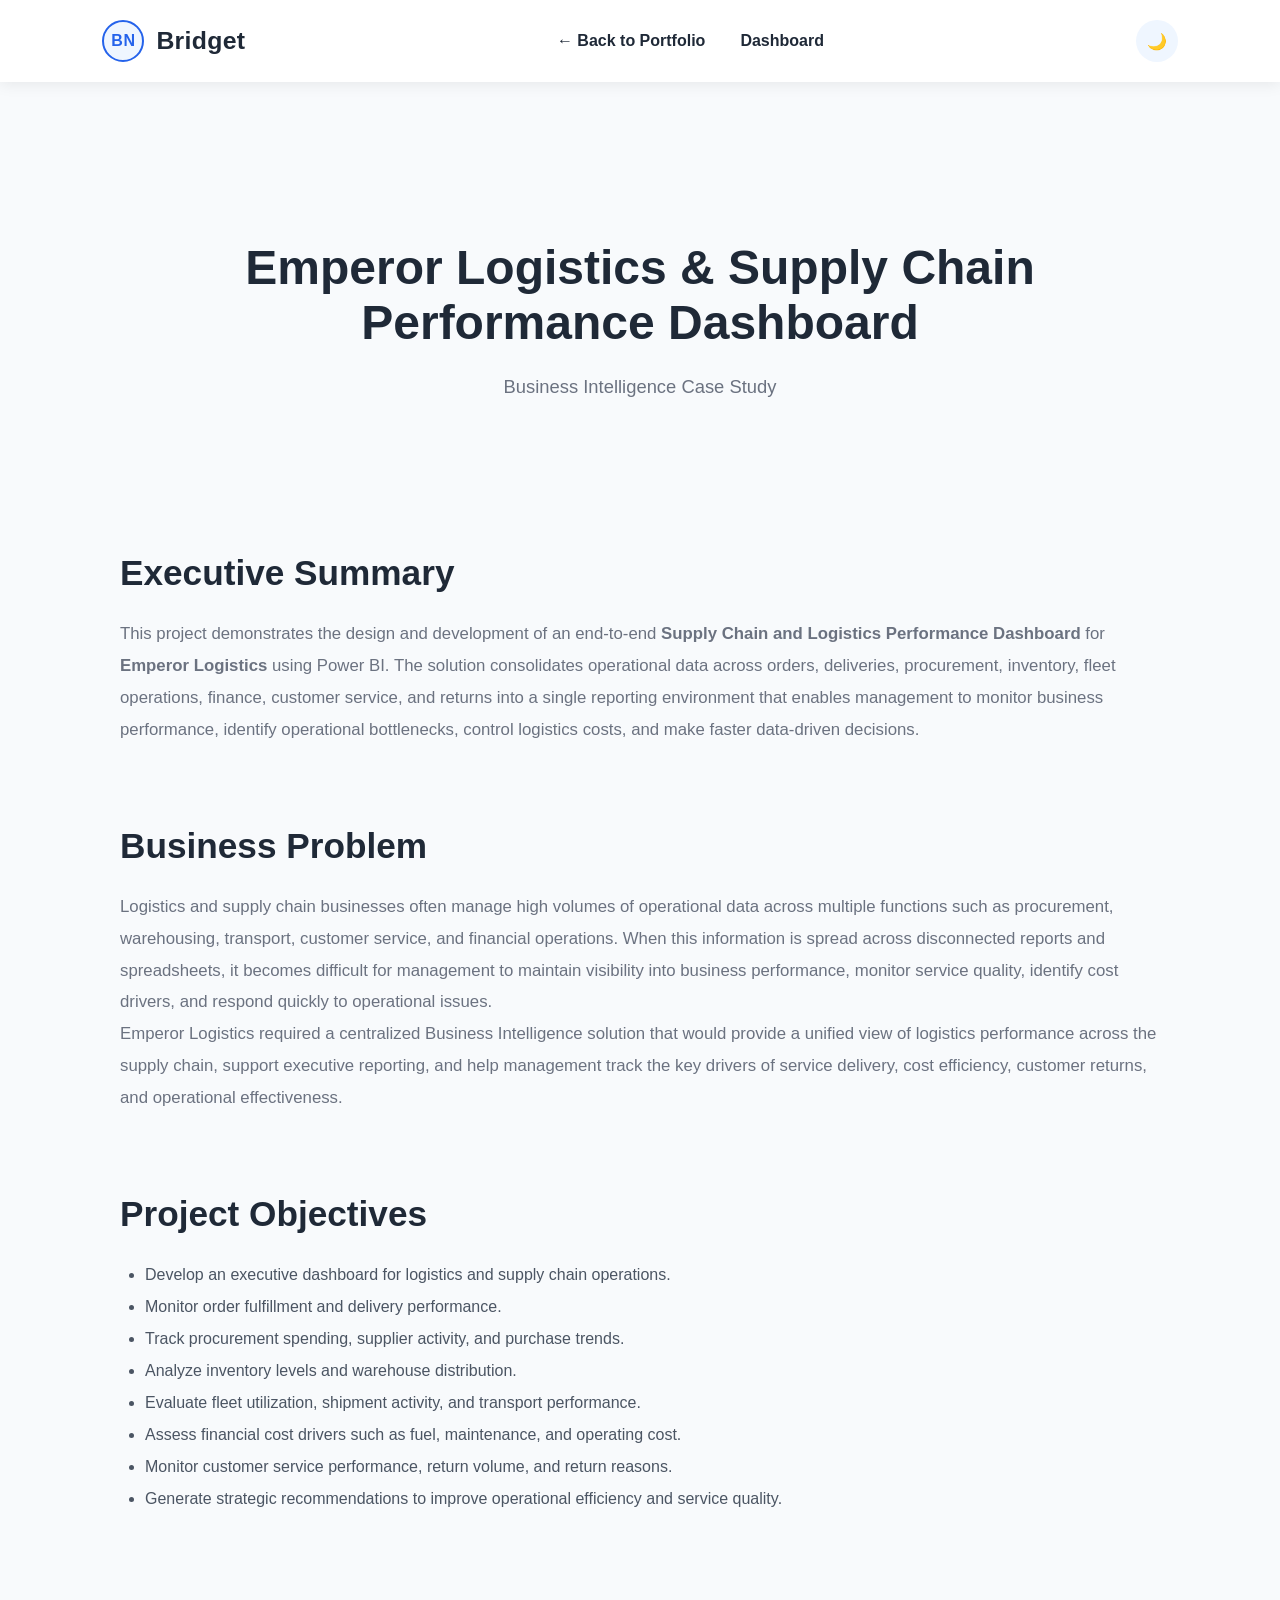
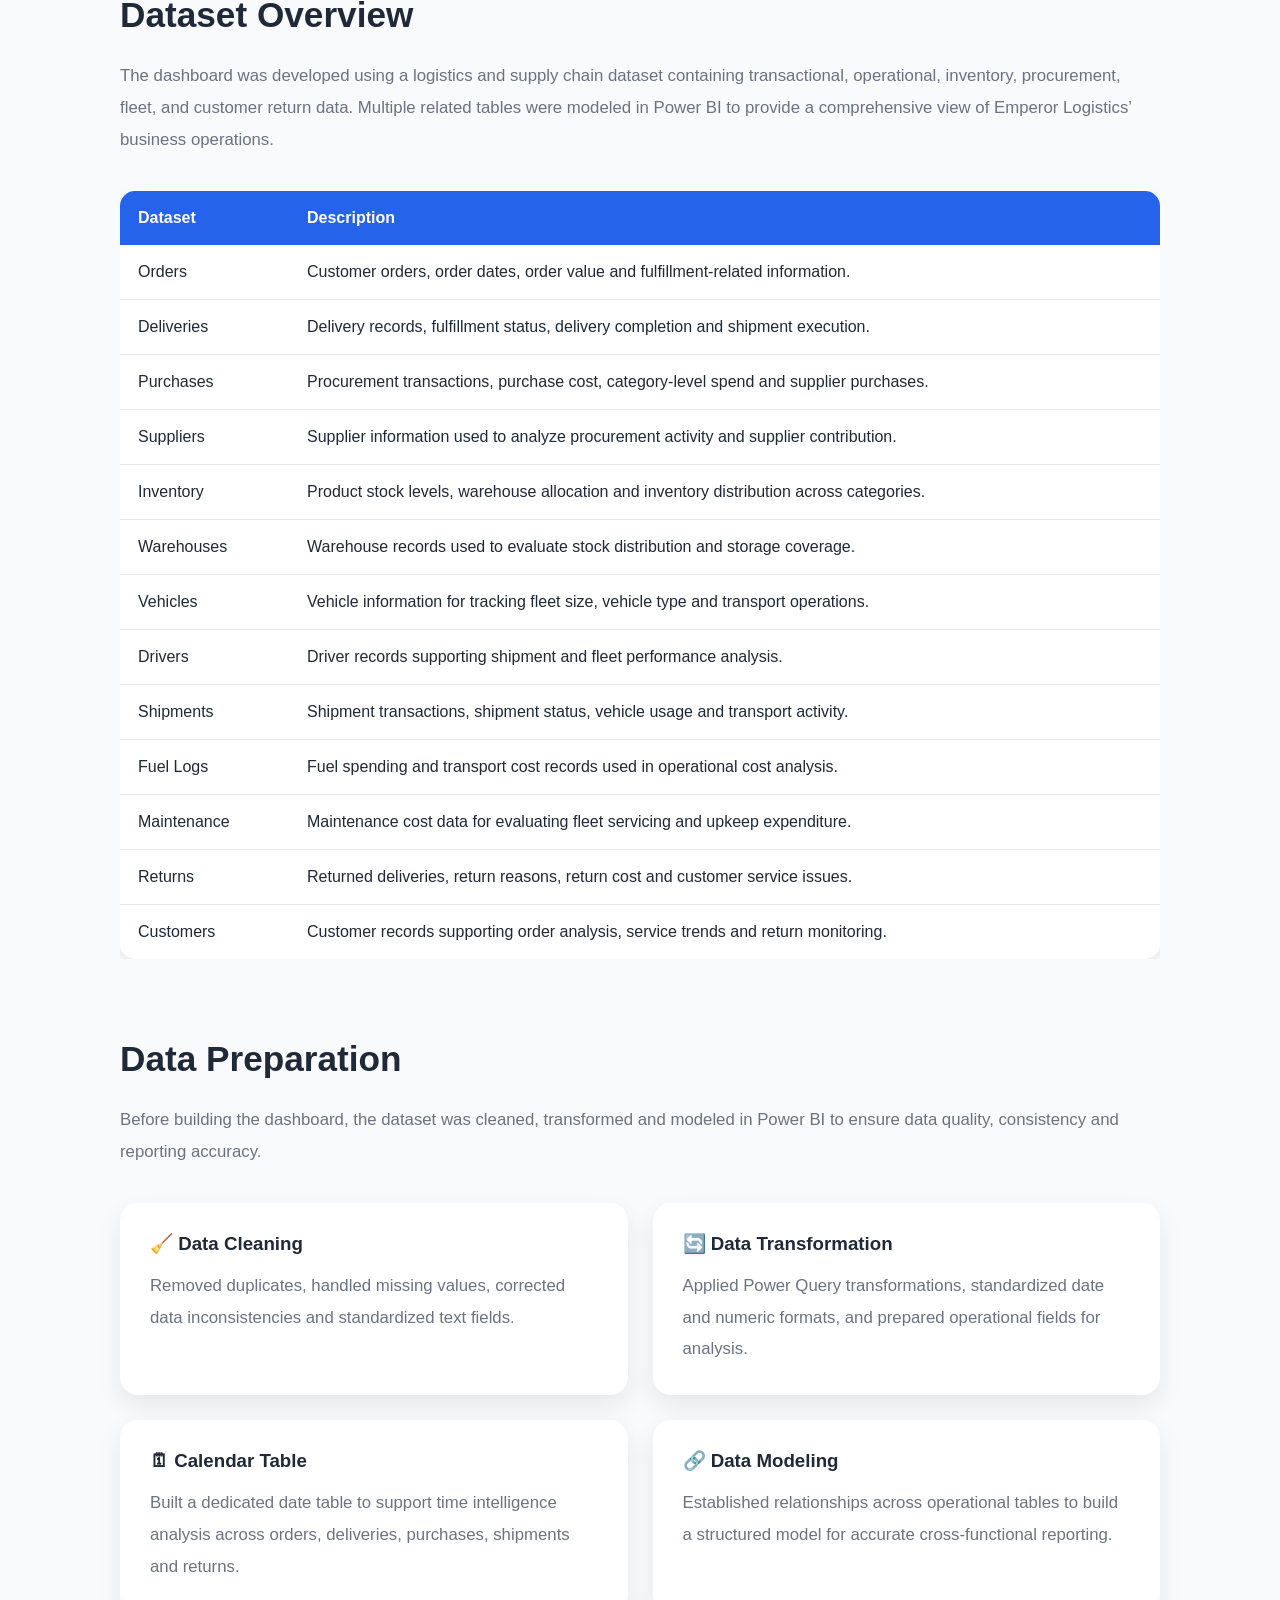
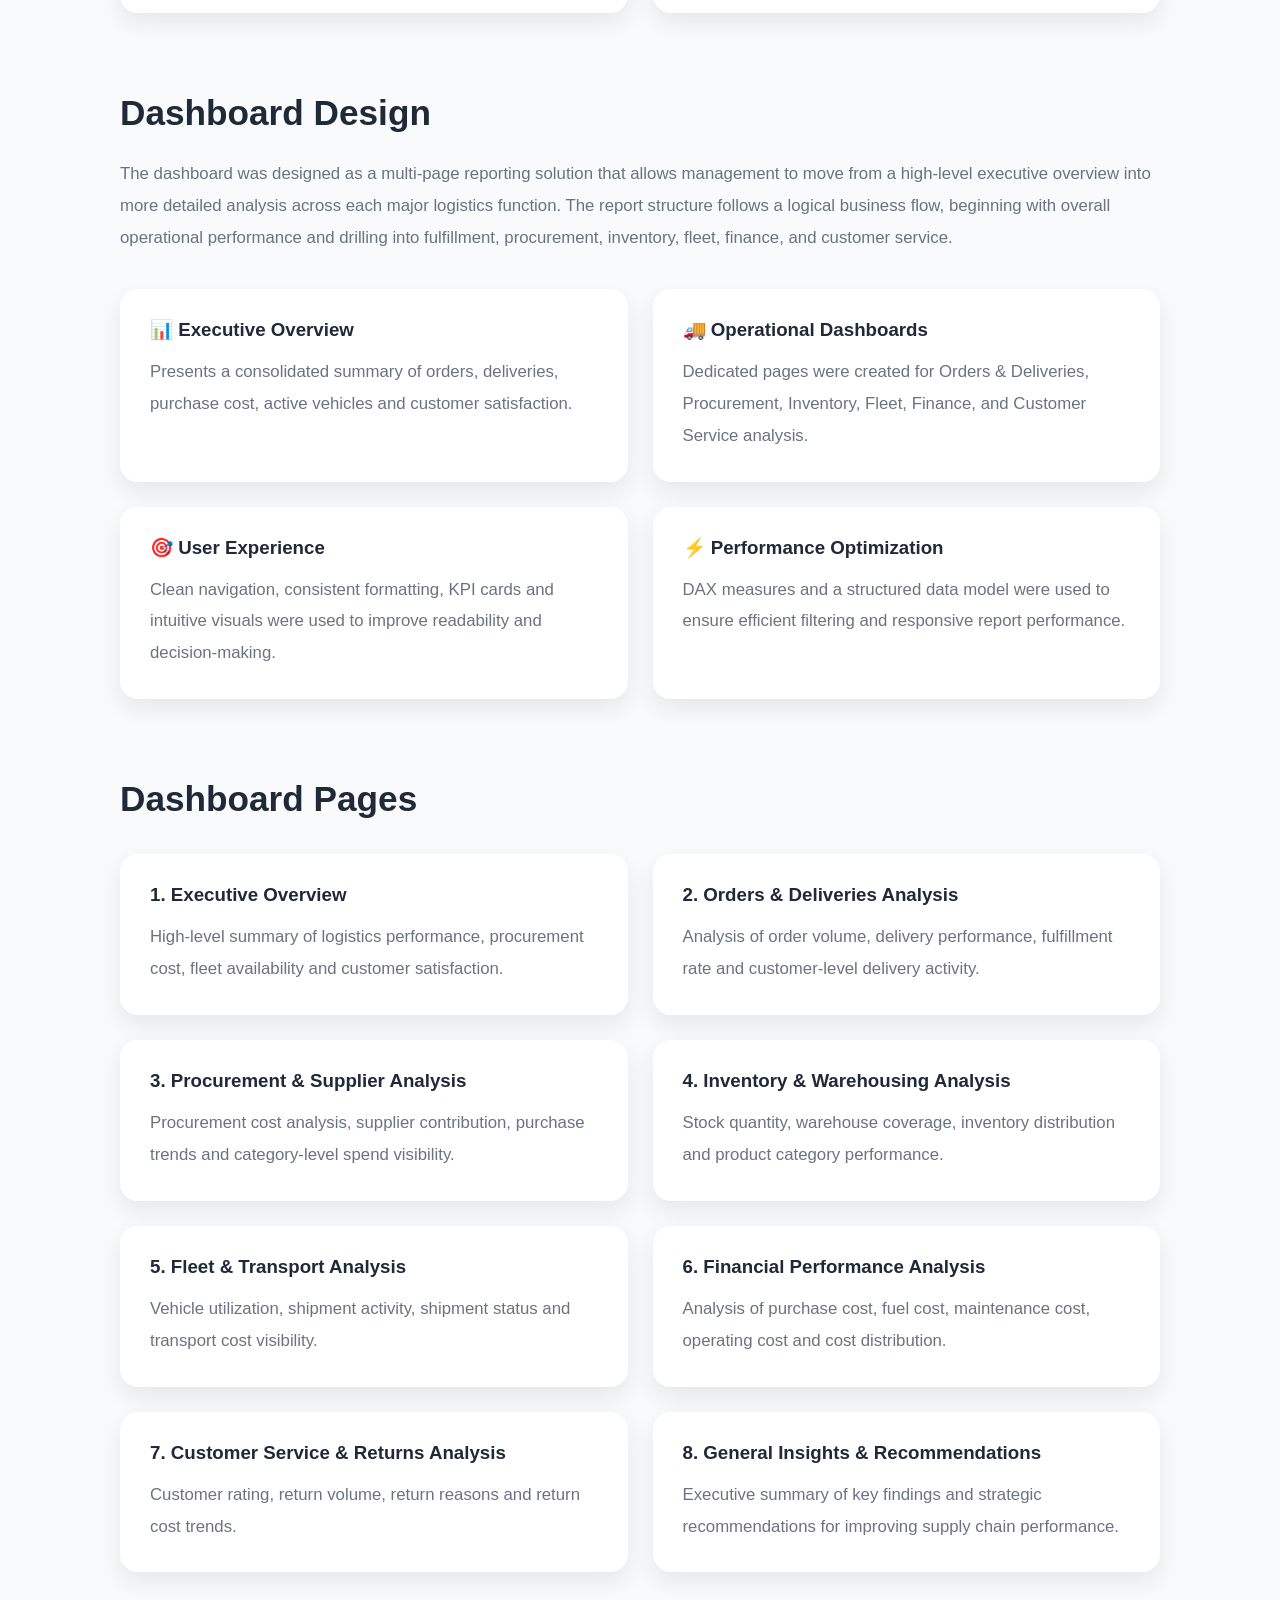
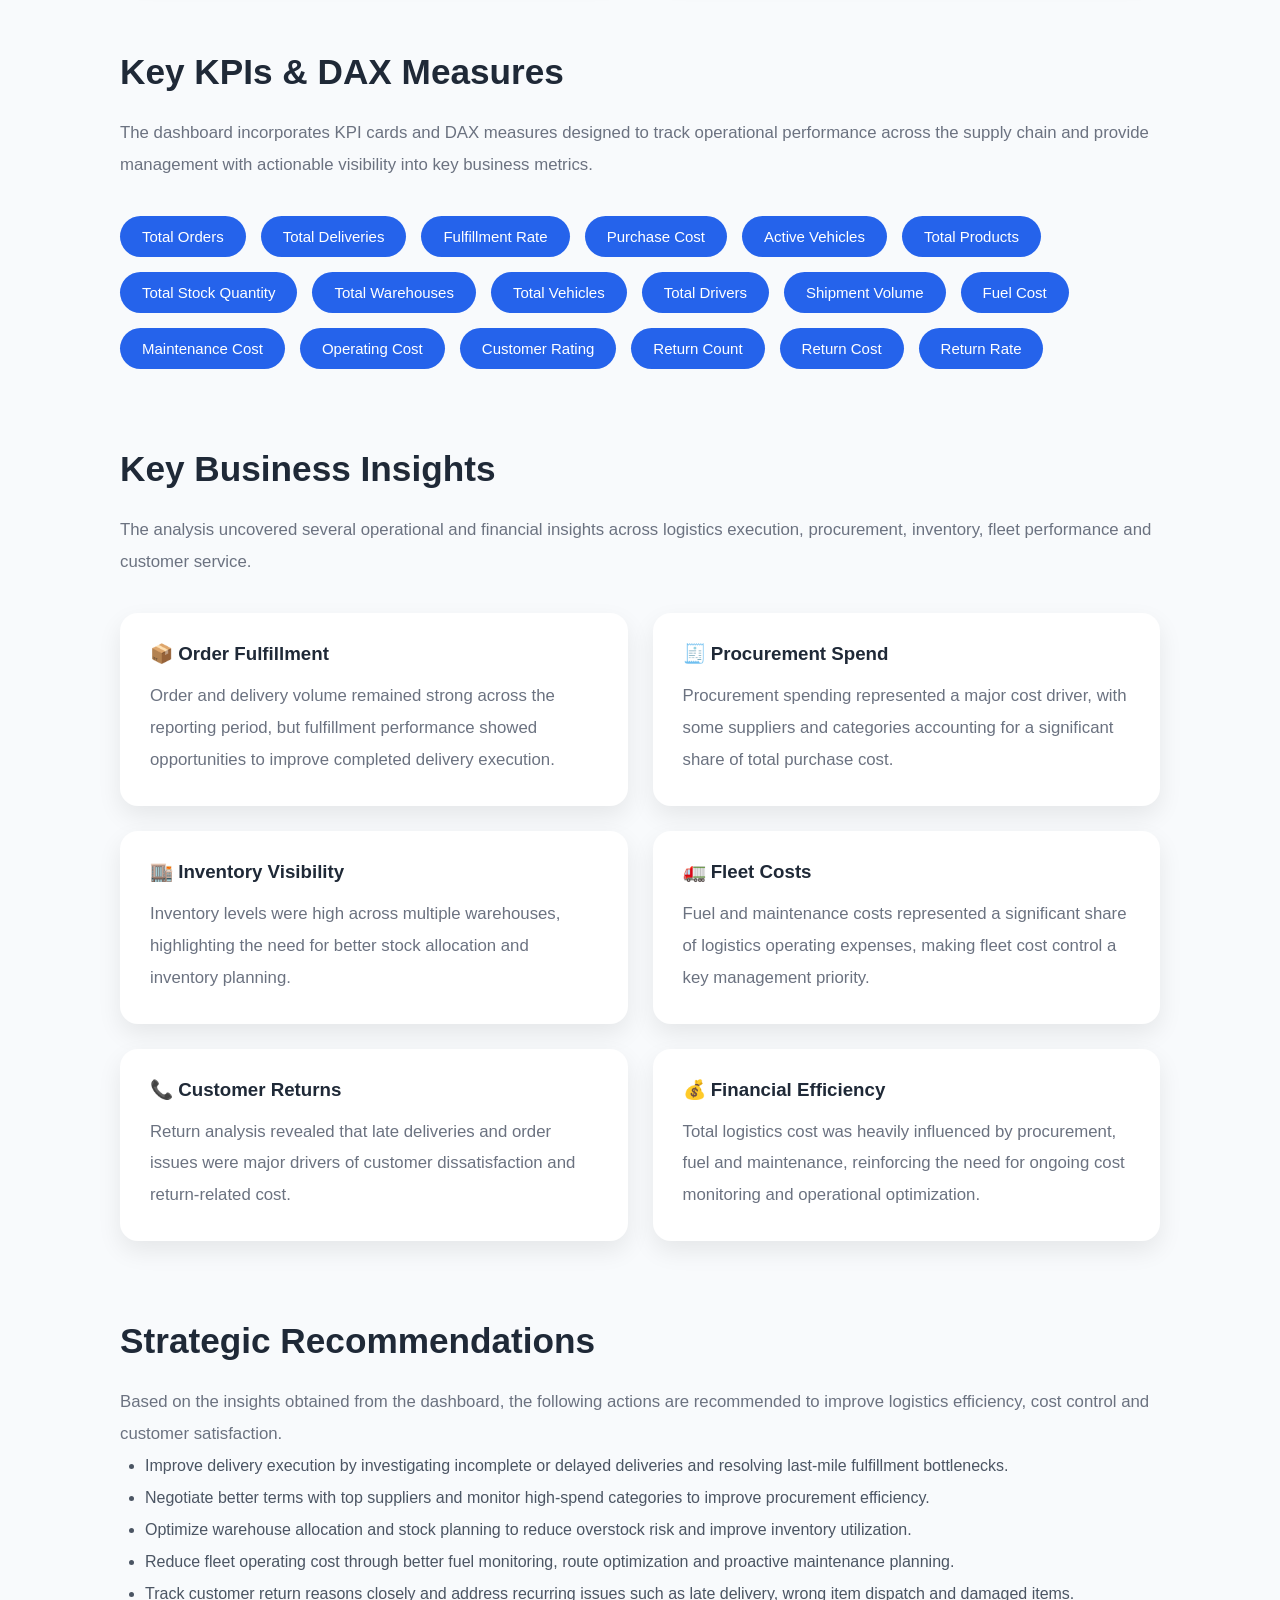
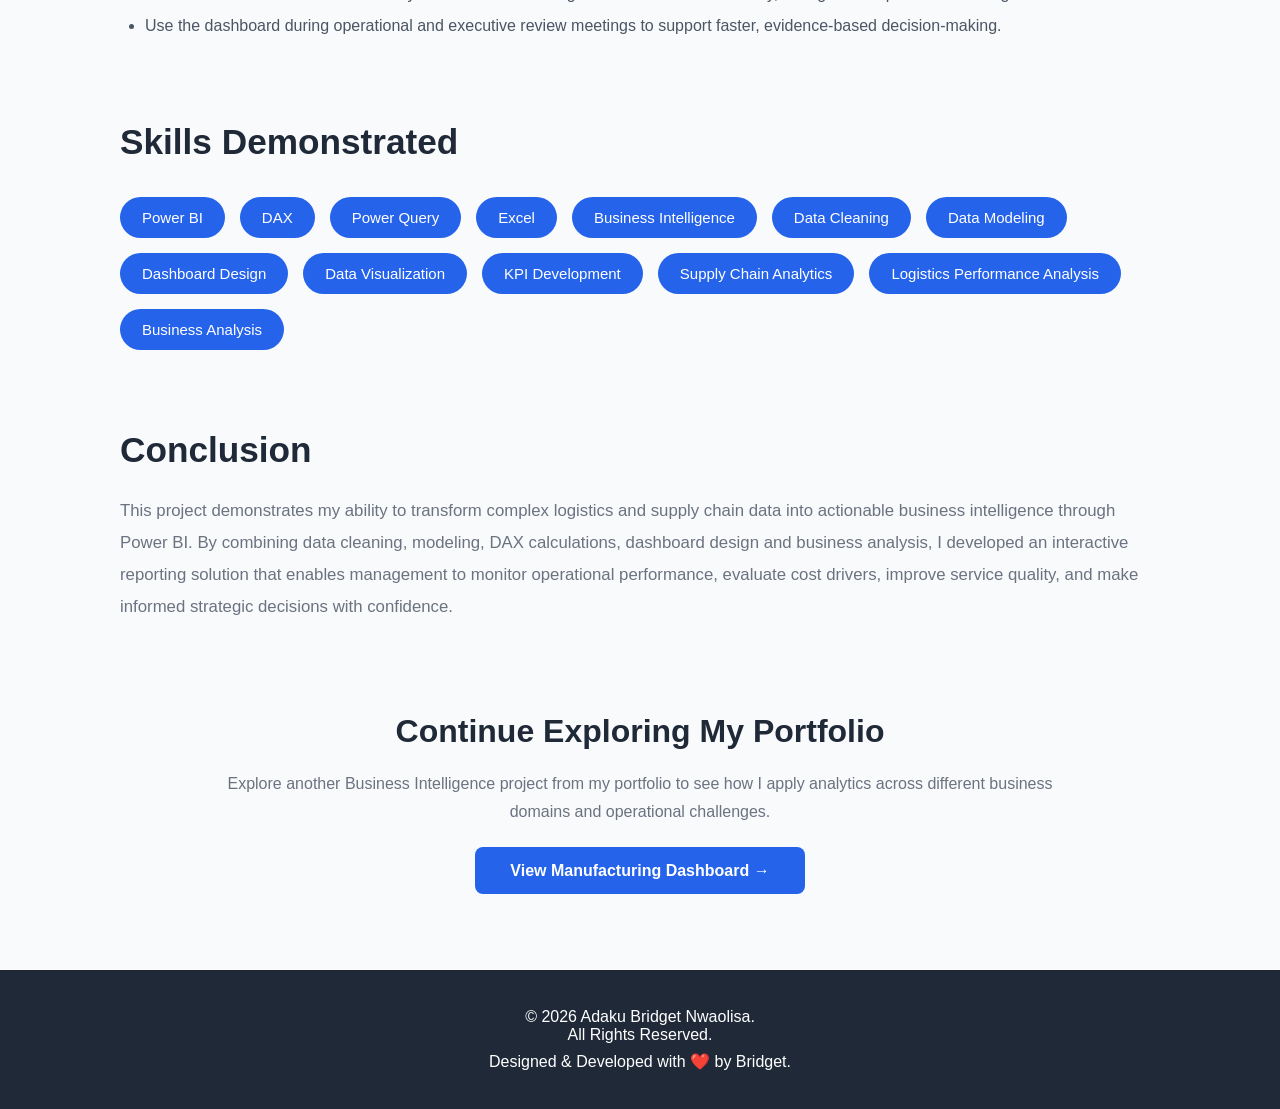
==== projects/emperor-case-study/index.html @ 928211ea "Add Emperor Logistics Dashboard case study HTML This HTML file outlines the Emperor Logistics Dashbo" ====
<!DOCTYPE html>
<html lang="en">

<head>

    <meta charset="UTF-8">

    <meta name="viewport"
          content="width=device-width, initial-scale=1.0">

    <title>
        Emperor Logistics Dashboard | Case Study
    </title>

    <link rel="stylesheet"
          href="../../css/style.css">

</head>

<body>

<header>

    <nav class="navbar">

        <div class="logo">
            <span class="logo-icon">BN</span>
            <span class="logo-name">Bridget</span>
        </div>

        <ul class="nav-links">

            <li>
                <a href="../../index.html">
                    ← Back to Portfolio
                </a>
            </li>

            <li>
                <a href="../emperor-dashboard/">
                    Dashboard
                </a>
            </li>

        </ul>

        <div class="nav-actions">

            <button class="theme-toggle" id="themeToggle" aria-label="Toggle dark mode">
                🌙
            </button>

            <div class="menu-toggle">
                ☰
            </div>

        </div>

    </nav>

</header>

<section class="project-page">

    <div class="project-container">

        <h1>

            Emperor Logistics & Supply Chain Performance Dashboard

        </h1>

        <p class="project-intro">

            Business Intelligence Case Study

        </p>

    </div>

</section>

<section class="case-study-section">

    <h2>Executive Summary</h2>

    <p>

        This project demonstrates the design and development of an end-to-end
        <strong>Supply Chain and Logistics Performance Dashboard</strong> for
        <strong>Emperor Logistics</strong> using Power BI.

        The solution consolidates operational data across orders, deliveries,
        procurement, inventory, fleet operations, finance, customer service,
        and returns into a single reporting environment that enables management
        to monitor business performance, identify operational bottlenecks,
        control logistics costs, and make faster data-driven decisions.

    </p>

</section>

<section class="case-study-section">

    <h2>Business Problem</h2>

    <p>

        Logistics and supply chain businesses often manage high volumes of
        operational data across multiple functions such as procurement,
        warehousing, transport, customer service, and financial operations.
        When this information is spread across disconnected reports and
        spreadsheets, it becomes difficult for management to maintain visibility
        into business performance, monitor service quality, identify cost
        drivers, and respond quickly to operational issues.

    </p>

    <p>

        Emperor Logistics required a centralized Business Intelligence solution
        that would provide a unified view of logistics performance across the
        supply chain, support executive reporting, and help management track
        the key drivers of service delivery, cost efficiency, customer returns,
        and operational effectiveness.

    </p>

</section>

<section class="case-study-section">

    <h2>Project Objectives</h2>

    <ul>

        <li>Develop an executive dashboard for logistics and supply chain operations.</li>

        <li>Monitor order fulfillment and delivery performance.</li>

        <li>Track procurement spending, supplier activity, and purchase trends.</li>

        <li>Analyze inventory levels and warehouse distribution.</li>

        <li>Evaluate fleet utilization, shipment activity, and transport performance.</li>

        <li>Assess financial cost drivers such as fuel, maintenance, and operating cost.</li>

        <li>Monitor customer service performance, return volume, and return reasons.</li>

        <li>Generate strategic recommendations to improve operational efficiency and service quality.</li>

    </ul>

</section>

<section class="case-study-section">

    <h2>Dataset Overview</h2>

    <p>

        The dashboard was developed using a logistics and supply chain dataset
        containing transactional, operational, inventory, procurement, fleet,
        and customer return data. Multiple related tables were modeled in Power BI
        to provide a comprehensive view of Emperor Logistics’ business operations.

    </p>

    <div class="dataset-table">

        <table>

            <thead>

                <tr>

                    <th>Dataset</th>

                    <th>Description</th>

                </tr>

            </thead>

            <tbody>

                <tr>
                    <td>Orders</td>
                    <td>Customer orders, order dates, order value and fulfillment-related information.</td>
                </tr>

                <tr>
                    <td>Deliveries</td>
                    <td>Delivery records, fulfillment status, delivery completion and shipment execution.</td>
                </tr>

                <tr>
                    <td>Purchases</td>
                    <td>Procurement transactions, purchase cost, category-level spend and supplier purchases.</td>
                </tr>

                <tr>
                    <td>Suppliers</td>
                    <td>Supplier information used to analyze procurement activity and supplier contribution.</td>
                </tr>

                <tr>
                    <td>Inventory</td>
                    <td>Product stock levels, warehouse allocation and inventory distribution across categories.</td>
                </tr>

                <tr>
                    <td>Warehouses</td>
                    <td>Warehouse records used to evaluate stock distribution and storage coverage.</td>
                </tr>

                <tr>
                    <td>Vehicles</td>
                    <td>Vehicle information for tracking fleet size, vehicle type and transport operations.</td>
                </tr>

                <tr>
                    <td>Drivers</td>
                    <td>Driver records supporting shipment and fleet performance analysis.</td>
                </tr>

                <tr>
                    <td>Shipments</td>
                    <td>Shipment transactions, shipment status, vehicle usage and transport activity.</td>
                </tr>

                <tr>
                    <td>Fuel Logs</td>
                    <td>Fuel spending and transport cost records used in operational cost analysis.</td>
                </tr>

                <tr>
                    <td>Maintenance</td>
                    <td>Maintenance cost data for evaluating fleet servicing and upkeep expenditure.</td>
                </tr>

                <tr>
                    <td>Returns</td>
                    <td>Returned deliveries, return reasons, return cost and customer service issues.</td>
                </tr>

                <tr>
                    <td>Customers</td>
                    <td>Customer records supporting order analysis, service trends and return monitoring.</td>
                </tr>

            </tbody>

        </table>

    </div>

</section>

<section class="case-study-section">

    <h2>Data Preparation</h2>

    <p>

        Before building the dashboard, the dataset was cleaned, transformed and
        modeled in Power BI to ensure data quality, consistency and reporting accuracy.

    </p>

    <div class="process-grid">

        <div class="process-card">

            <h3>🧹 Data Cleaning</h3>

            <p>
                Removed duplicates, handled missing values, corrected data inconsistencies and standardized text fields.
            </p>

        </div>

        <div class="process-card">

            <h3>🔄 Data Transformation</h3>

            <p>
                Applied Power Query transformations, standardized date and numeric formats, and prepared operational fields for analysis.
            </p>

        </div>

        <div class="process-card">

            <h3>🗓 Calendar Table</h3>

            <p>
                Built a dedicated date table to support time intelligence analysis across orders, deliveries, purchases, shipments and returns.
            </p>

        </div>

        <div class="process-card">

            <h3>🔗 Data Modeling</h3>

            <p>
                Established relationships across operational tables to build a structured model for accurate cross-functional reporting.
            </p>

        </div>

    </div>

</section>

<section class="case-study-section">

    <h2>Dashboard Design</h2>

    <p>

        The dashboard was designed as a multi-page reporting solution that allows
        management to move from a high-level executive overview into more detailed
        analysis across each major logistics function. The report structure follows
        a logical business flow, beginning with overall operational performance and
        drilling into fulfillment, procurement, inventory, fleet, finance, and
        customer service.

    </p>

    <div class="process-grid">

        <div class="process-card">

            <h3>📊 Executive Overview</h3>

            <p>
                Presents a consolidated summary of orders, deliveries, purchase cost, active vehicles and customer satisfaction.
            </p>

        </div>

        <div class="process-card">

            <h3>🚚 Operational Dashboards</h3>

            <p>
                Dedicated pages were created for Orders & Deliveries, Procurement, Inventory, Fleet, Finance, and Customer Service analysis.
            </p>

        </div>

        <div class="process-card">

            <h3>🎯 User Experience</h3>

            <p>
                Clean navigation, consistent formatting, KPI cards and intuitive visuals were used to improve readability and decision-making.
            </p>

        </div>

        <div class="process-card">

            <h3>⚡ Performance Optimization</h3>

            <p>
                DAX measures and a structured data model were used to ensure efficient filtering and responsive report performance.
            </p>

        </div>

    </div>

</section>

<section class="case-study-section">

    <h2>Dashboard Pages</h2>

    <div class="process-grid">

        <div class="process-card">
            <h3>1. Executive Overview</h3>
            <p>High-level summary of logistics performance, procurement cost, fleet availability and customer satisfaction.</p>
        </div>

        <div class="process-card">
            <h3>2. Orders & Deliveries Analysis</h3>
            <p>Analysis of order volume, delivery performance, fulfillment rate and customer-level delivery activity.</p>
        </div>

        <div class="process-card">
            <h3>3. Procurement & Supplier Analysis</h3>
            <p>Procurement cost analysis, supplier contribution, purchase trends and category-level spend visibility.</p>
        </div>

        <div class="process-card">
            <h3>4. Inventory & Warehousing Analysis</h3>
            <p>Stock quantity, warehouse coverage, inventory distribution and product category performance.</p>
        </div>

        <div class="process-card">
            <h3>5. Fleet & Transport Analysis</h3>
            <p>Vehicle utilization, shipment activity, shipment status and transport cost visibility.</p>
        </div>

        <div class="process-card">
            <h3>6. Financial Performance Analysis</h3>
            <p>Analysis of purchase cost, fuel cost, maintenance cost, operating cost and cost distribution.</p>
        </div>

        <div class="process-card">
            <h3>7. Customer Service & Returns Analysis</h3>
            <p>Customer rating, return volume, return reasons and return cost trends.</p>
        </div>

        <div class="process-card">
            <h3>8. General Insights & Recommendations</h3>
            <p>Executive summary of key findings and strategic recommendations for improving supply chain performance.</p>
        </div>

    </div>

</section>

<section class="case-study-section">

    <h2>Key KPIs & DAX Measures</h2>

    <p>

        The dashboard incorporates KPI cards and DAX measures designed to track
        operational performance across the supply chain and provide management with
        actionable visibility into key business metrics.

    </p>

    <div class="about-skills">

        <span>Total Orders</span>
        <span>Total Deliveries</span>
        <span>Fulfillment Rate</span>
        <span>Purchase Cost</span>
        <span>Active Vehicles</span>
        <span>Total Products</span>
        <span>Total Stock Quantity</span>
        <span>Total Warehouses</span>
        <span>Total Vehicles</span>
        <span>Total Drivers</span>
        <span>Shipment Volume</span>
        <span>Fuel Cost</span>
        <span>Maintenance Cost</span>
        <span>Operating Cost</span>
        <span>Customer Rating</span>
        <span>Return Count</span>
        <span>Return Cost</span>
        <span>Return Rate</span>

    </div>

</section>

<section class="case-study-section">

    <h2>Key Business Insights</h2>

    <p>

        The analysis uncovered several operational and financial insights across
        logistics execution, procurement, inventory, fleet performance and customer service.

    </p>

    <div class="process-grid">

        <div class="process-card">

            <h3>📦 Order Fulfillment</h3>

            <p>
                Order and delivery volume remained strong across the reporting period, but fulfillment performance showed opportunities to improve completed delivery execution.
            </p>

        </div>

        <div class="process-card">

            <h3>🧾 Procurement Spend</h3>

            <p>
                Procurement spending represented a major cost driver, with some suppliers and categories accounting for a significant share of total purchase cost.
            </p>

        </div>

        <div class="process-card">

            <h3>🏬 Inventory Visibility</h3>

            <p>
                Inventory levels were high across multiple warehouses, highlighting the need for better stock allocation and inventory planning.
            </p>

        </div>

        <div class="process-card">

            <h3>🚛 Fleet Costs</h3>

            <p>
                Fuel and maintenance costs represented a significant share of logistics operating expenses, making fleet cost control a key management priority.
            </p>

        </div>

        <div class="process-card">

            <h3>📞 Customer Returns</h3>

            <p>
                Return analysis revealed that late deliveries and order issues were major drivers of customer dissatisfaction and return-related cost.
            </p>

        </div>

        <div class="process-card">

            <h3>💰 Financial Efficiency</h3>

            <p>
                Total logistics cost was heavily influenced by procurement, fuel and maintenance, reinforcing the need for ongoing cost monitoring and operational optimization.
            </p>

        </div>

    </div>

</section>

<section class="case-study-section">

    <h2>Strategic Recommendations</h2>

    <p>

        Based on the insights obtained from the dashboard, the following actions
        are recommended to improve logistics efficiency, cost control and customer satisfaction.

    </p>

    <ul>

        <li>Improve delivery execution by investigating incomplete or delayed deliveries and resolving last-mile fulfillment bottlenecks.</li>

        <li>Negotiate better terms with top suppliers and monitor high-spend categories to improve procurement efficiency.</li>

        <li>Optimize warehouse allocation and stock planning to reduce overstock risk and improve inventory utilization.</li>

        <li>Reduce fleet operating cost through better fuel monitoring, route optimization and proactive maintenance planning.</li>

        <li>Track customer return reasons closely and address recurring issues such as late delivery, wrong item dispatch and damaged items.</li>

        <li>Use the dashboard during operational and executive review meetings to support faster, evidence-based decision-making.</li>

    </ul>

</section>

<section class="case-study-section">

    <h2>Skills Demonstrated</h2>

    <div class="about-skills">

        <span>Power BI</span>
        <span>DAX</span>
        <span>Power Query</span>
        <span>Excel</span>
        <span>Business Intelligence</span>
        <span>Data Cleaning</span>
        <span>Data Modeling</span>
        <span>Dashboard Design</span>
        <span>Data Visualization</span>
        <span>KPI Development</span>
        <span>Supply Chain Analytics</span>
        <span>Logistics Performance Analysis</span>
        <span>Business Analysis</span>

    </div>

</section>

<section class="case-study-section">

    <h2>Conclusion</h2>

    <p>

        This project demonstrates my ability to transform complex logistics and
        supply chain data into actionable business intelligence through Power BI.

        By combining data cleaning, modeling, DAX calculations, dashboard design
        and business analysis, I developed an interactive reporting solution that
        enables management to monitor operational performance, evaluate cost drivers,
        improve service quality, and make informed strategic decisions with confidence.

    </p>

</section>

<section class="next-project">

    <h2>

        Continue Exploring My Portfolio

    </h2>

    <p>

        Explore another Business Intelligence project from my portfolio to see how I apply analytics across different business domains and operational challenges.

    </p>

    <a href="../manufacturing-dashboard/"
       class="btn-primary">

        View Manufacturing Dashboard →

    </a>

</section>

<footer class="footer">

    <p>

        © 2026 Adaku Bridget Nwaolisa. <br>

        All Rights Reserved.

    </p>

    <p>

        Designed & Developed with ❤️ by Bridget.

    </p>

</footer>

<script src="../../js/script.js"></script>

</body>

</html>
---- css/style.css ----
html{
    scroll-behavior:smooth;
}

*{
    margin:0;
    padding:0;
    box-sizing:border-box;
}

:root{

    --primary:#2563EB;
    --primary-dark:#1E40AF;

    --dark:#1F2937;
    --gray:#6B7280;

    --white:#FFFFFF;

    --background:#F8FAFC;

    --container:1200px;

    --section-padding:100px;

    --radius:20px;

    --transition:.35s ease;

}

body{
    font-family:Arial, Helvetica, sans-serif;
    background:#F8FAFC;
    color:#1F2937;
    padding-top:90px;
}

/* NAVIGATION */

.navbar{
    position: fixed;
    top: 0;
    left: 0;
    width: 100%;
    background: #fff;
    z-index: 1000;

    display:flex;
    justify-content:space-between;
    align-items:center;

    padding:20px 8%;
    box-shadow:0 2px 15px rgba(0,0,0,.08);
}

.menu-toggle{

    display:none;
    font-size:2rem;
    cursor:pointer;
    color:#1F2937;

}

/* ===================================
   NAV ACTIONS
=================================== */

.nav-actions{
    display:flex;
    align-items:center;
    gap:12px;
}

.theme-toggle{
    width:42px;
    height:42px;
    border:none;
    border-radius:50%;
    background:#EFF6FF;
    color:#2563EB;
    font-size:1rem;
    cursor:pointer;
    display:flex;
    align-items:center;
    justify-content:center;
    transition:.3s ease;
    flex-shrink:0;
}

.theme-toggle:hover{
    background:#DBEAFE;
    transform:translateY(-2px);
}

/* ===================================
   LOGO
=================================== */

.logo{
    display:flex;
    align-items:center;
    gap:12px;
    text-decoration:none;
}

.logo-icon{
    width:42px;
    height:42px;
    border:2px solid #2563EB;
    border-radius:50%;
    display:flex;
    align-items:center;
    justify-content:center;
    font-size:1rem;
    font-weight:700;
    color:#2563EB;
    background:#EFF6FF;
    letter-spacing:.5px;
    flex-shrink:0;
}

.logo-name{
    font-size:1.55rem;
    font-weight:700;
    color:#1F2937;
    letter-spacing:.3px;
    line-height:1;
}

.nav-links{

display:flex;

gap:35px;

list-style:none;

}

.nav-links a{

text-decoration:none;

color:#1F2937;

font-weight:600;

transition:.3s;

}

.nav-links a:hover{

color:#2563EB;

}

/* HERO */

.hero{

    max-width:1200px;
    margin:auto;

    display:flex;
    align-items:center;
    justify-content:space-between;

    gap:70px;

    min-height:60vh;

    padding:40px 20px 40px;

    scroll-margin-top:100px;

}

.hero-text{

    flex:1;
}

.hero-image{

    flex:1;
    display:flex;
    justify-content:center;
}

.hero-image img{

    width:420px;
    height:420px;

    object-fit:cover;

    border-radius:50%;

    border:8px solid white;

    box-shadow:0 20px 60px rgba(37,99,235,.25);

}

.hero-content{

max-width:700px;

}

.intro{

font-size:22px;

margin-bottom:15px;

color:#2563EB;

}

.hero h1{

font-size:60px;

line-height:1.2;

margin-bottom:15px;

}

.hero h2{

font-size:28px;

font-weight:600;

margin-bottom:20px;

color:#2563EB;

}

.hero-text{

font-size:18px;

line-height:1.8;

margin-bottom:40px;

max-width:600px;

}

.hero-buttons{

display:flex;

gap:20px;

}

.btn-primary{

background:#2563EB;

color:white;

padding:15px 35px;

text-decoration:none;

border-radius:8px;

font-weight:bold;

}

.btn-secondary{

border:2px solid #2563EB;

color:#2563EB;

padding:15px 35px;

text-decoration:none;

border-radius:8px;

font-weight:bold;

}

/* ABOUT */

.about{
    max-width:1200px;
    margin:auto;
    padding:60px 20px;
    display:flex;
    align-items:center;
    justify-content:space-between;
    gap:80px;
    scroll-margin-top:100px;
}

.about-image{
    flex:1;
    display:flex;
    justify-content:center;
}

.about-image img{
    width:380px;
    border-radius:20px;
    box-shadow:0 25px 60px rgba(0,0,0,.15);
}

.about-content{
    flex:1;
}

.about-content h2{
    font-size:40px;
    margin-bottom:25px;
}

.about-content p{
    color:#555;
    line-height:1.9;
    margin-bottom:20px;
}

.about-skills{
    display:flex;
    flex-wrap:wrap;
    gap:15px;
    margin-top:35px;
}

.about-skills span{
    background:#2563EB;
    color:#fff;
    padding:12px 22px;
    border-radius:30px;
    font-size:15px;
    transition:.3s;
}

.about-skills span:hover{
    transform:translateY(-4px);
}

/* =========================
   SKILLS
========================= */

.skills{
    max-width:1200px;
    margin:auto;
    padding:100px 20px;
    scroll-margin-top:100px;
}

.section-title{
    text-align: center;
    font-size: 40px;
    font-weight: 700;
    color: #1F2937;
    margin-bottom: 10px;
}

.section-subtitle{
    text-align: center;
    font-size: 18px;
    color: #6B7280;
    max-width: 700px;
    margin: 0 auto 60px;
    line-height: 1.7;
}

.skills-grid{
    display:grid;
    grid-template-columns:repeat(auto-fit,minmax(280px,1fr));
    gap:30px;
}

.skill-card{
    background:#fff;
    border-radius:18px;
    padding:35px;
    text-align:center;
    box-shadow:0 10px 30px rgba(0,0,0,.08);
    transition:.35s;
}

.skill-card:hover{
    transform:translateY(-10px);
    box-shadow:0 20px 50px rgba(37,99,235,.20);
}

.skill-icon{
    font-size:50px;
    margin-bottom:20px;
}

.skill-card h3{
    margin-bottom:15px;
}

.skill-card p{
    color:#666;
    line-height:1.7;
}

.projects{
    max-width:1200px;
    margin:100px auto;
    padding:0 30px;
    scroll-margin-top:100px;
}

.project-category{
    display:inline-block;
    background:#DBEAFE;
    color:#2563EB;
    padding:6px 14px;
    border-radius:20px;
    font-size:13px;
    font-weight:600;
    margin-bottom:15px;
}

.project-content{
    padding:30px;
}

.project-content h3{
    font-size:24px;
    color:#1F2937;
    margin-bottom:15px;
}

.project-content p{
    color:#6B7280;
    line-height:1.8;
    margin-bottom:20px;
}

.project-tech{
    display:flex;
    flex-wrap:wrap;
    gap:10px;
    margin-bottom:25px;
}

.project-tech span{
    background:#EFF6FF;
    color:#2563EB;
    padding:8px 15px;
    border-radius:30px;
    font-size:14px;
    font-weight:600;
}

.project-buttons{
    display:flex;
    gap:15px;
}

.project-buttons a{
    text-decoration:none;
    background:#2563EB;
    color:#fff;
    padding:12px 22px;
    border-radius:8px;
    font-weight:600;
    transition:.3s;
}

.project-buttons a:hover{
    background:#1E40AF;
}

/* ===========================
      FEATURED PROJECT
=========================== */

.featured-project{

    display:flex;

    align-items:center;

    gap:60px;

    margin-top:70px;

    margin-bottom:100px;

}

.featured-image{

    flex:1;

}

.featured-image img{

    width:100%;

    border-radius:20px;

    box-shadow:0 20px 50px rgba(0,0,0,.12);

}

.featured-content{

    flex:1;

}

.featured-content h3{

    font-size:34px;

    margin:20px 0;

}

.featured-content p{

    line-height:1.9;

    color:#666;

    margin-bottom:30px;

}

/* ===========================
      OTHER PROJECTS
=========================== */

.other-projects{
    margin-top:100px;
}

.other-project-grid{
    display:grid;
    grid-template-columns:repeat(3,1fr);
    gap:30px;
    margin-top:50px;
}

.mini-project{
    background:#fff;
    border-radius:18px;
    overflow:hidden;
    box-shadow:0 10px 25px rgba(0,0,0,.08);
    transition:.35s;
    display:flex;
    flex-direction:column;
    border:1px solid #E5E7EB;
    height: 100%;
}

.mini-project:hover{

    transform:translateY(-8px);

    box-shadow:0 20px 45px rgba(37,99,235,.18);

}

.mini-project img{

    width:100%;

    height:180px;

    object-fit:cover;

}

.mini-content{

    padding:25px;
    display:flex;
    flex-direction:column;
    flex:1;
}

.mini-content h3{

    margin-bottom:15px;

    font-size:22px;

}

.mini-content p{

    color:#6B7280;

    line-height:1.8;

    margin-bottom:20px;

}

.mini-tech{
    display:flex;
    flex-wrap:wrap;
    gap:8px;
    margin-top:20px;
    margin-bottom:20px;
}

.mini-tech span{
    background:#EFF6FF;
    color:#2563EB;
    padding:6px 12px;
    border-radius:20px;
    font-size:12px;
    font-weight:600;
}

.project-link{
    margin-top:auto;
    color:#2563EB;
    text-decoration:none;
    font-weight:700;
    transition:.3s;
}

.project-link:hover{
    color:#1E40AF;
}

/* ================= RESUME ================= */

.resume{
    padding:100px 8%;
    background:#ffffff;
    text-align:center;
    scroll-margin-top:100px;
}

.resume-card{
    max-width:750px;
    margin:50px auto;
    background:#ffffff;
    padding:50px;
    border-radius:20px;
    box-shadow:0 15px 40px rgba(0,0,0,.08);
}

.resume-icon{
    font-size:60px;
    margin-bottom:20px;
}

.resume-card h3{
    font-size:2rem;
    color:#1F2937;
    margin-bottom:20px;
}

.resume-card p{
    color:#6B7280;
    line-height:1.8;
    margin-bottom:30px;
}

.resume-badges{
    display:flex;
    justify-content:center;
    flex-wrap:wrap;
    gap:12px;
    margin-bottom:35px;
}

.resume-badges span{
    background:#2563EB;
    color:#fff;
    padding:10px 20px;
    border-radius:30px;
    font-size:.9rem;
}

/* ================= CONTACT ================= */

.contact{
    padding:120px 8%;
    background:#F8FAFC;
    scroll-margin-top:100px;
}

.contact-container{
    display:grid;
    grid-template-columns:repeat(2,1fr);
    gap:70px;
    align-items:start;
    margin-top:60px;
}

.contact-info{

    border-left:5px solid #2563EB;

    padding-left:30px;

}

.contact-info h3{
    font-size:2.2rem;
    margin-bottom:30px;
    color:#1F2937;
}


.contact-info p{
    display:flex;
    align-items:center;
    gap:15px;
    margin-bottom:22px;
}

.contact-icon{
    width:30px;
    text-align:center;
    font-size:20px;
    flex-shrink:0;
}

.contact-info a{
    color:#2563EB;
    text-decoration:none;
    font-weight:500;
    transition:0.3s ease;
}

.contact-info a:hover{
    color:#1E40AF;
    text-decoration:underline;
}

.contact-form{
    background:#FFFFFF;
    padding:35px;
    border-radius:20px;
    box-shadow:0 10px 35px rgba(0,0,0,.08);
    display:flex;
    flex-direction:column;
    gap:20px;
}

.contact-form h3{

    margin-bottom:10px;

    color:#1F2937;

    font-size:2.2rem;

}

.contact-text{
    margin:25px 0 40px;
    color:#6B7280;
    line-height:1.8;
    max-width:420px;
}

.contact-form input,
.contact-form textarea{
    width:100%;
    padding:18px;
    border:1px solid #D1D5DB;
    border-radius:12px;
    font-size:1rem;
    font-family:inherit;
    transition:.3s ease;
    resize:none;
}

.contact-form textarea{
    min-height:170px;
}

.contact-form input:focus,
.contact-form textarea:focus{
    outline:none;
    border-color:#2563EB;
    box-shadow:0 0 12px rgba(37,99,235,.20);
}

.contact-form button{
    background:#2563EB;
    color:#FFFFFF;
    border:none;
    padding:18px;
    border-radius:12px;
    font-size:1rem;
    font-weight:600;
    cursor:pointer;
    transition:.3s ease;
}

.contact-form button:hover{
    background:#1E40AF;
    transform:translateY(-2px);
    box-shadow:0 10px 20px rgba(37,99,235,.25);
}

.skill-card:hover,
.mini-project:hover,
.resume-card:hover{

    transform:translateY(-10px);
    transition:.35s ease;
    box-shadow:0 20px 40px rgba(0,0,0,.12);

}

/* =====================
   Statistics
====================== */

.stats{

    display:flex;

    justify-content:center;

    gap:30px;

    flex-wrap:wrap;

    padding:80px 8%;

    background:#F8FAFC;

}

.stat-card{

    background:white;

    padding:35px;

    width:220px;

    text-align:center;

    border-radius:18px;

    box-shadow:0 10px 30px rgba(0,0,0,.08);

    transition:.3s;

}

.stat-card:hover{

    transform:translateY(-8px);

}

.stat-card h2{

    color:#2563EB;

    font-size:40px;

    margin-bottom:10px;

}

.stat-card p{

    color:#555;

}

footer{

    background:#1F2937;

    color:white;

    text-align:center;

    padding:30px;

}

footer p{

    margin:8px;

}

/* ===================================
   PROJECT PAGE
=================================== */

.project-page{

    padding:150px 20px 70px;

    background:#F8FAFC;

    text-align:center;

}

.project-container{

    max-width:1000px;

    margin:auto;

}

.project-page h1{

    font-size:3rem;

    color:#1F2937;

    margin-bottom:20px;

}

.project-intro{

    font-size:1.15rem;

    color:#6B7280;

    line-height:1.8;

    max-width:850px;

    margin:auto;

}

/* ===================================
   DASHBOARD PREVIEW
=================================== */

.dashboard-preview{

    padding:20px;

    background:#fff;

}

.dashboard-preview img{

    width:100%;

    max-width:1200px;

    display:block;

    margin:auto;

    border-radius:20px;

    box-shadow:0 20px 50px rgba(0,0,0,.12);

}

/* ===================================
   PROJECT CONTENT LAYOUT
=================================== */

.project-overview,
.tech-stack,
.project-features,
.business-impact{

    max-width:1100px;

    margin:80px auto;

    padding:0 30px;

}

/* ===================================
   PROJECT OVERVIEW
=================================== */

.project-overview h2{

    font-size:2.2rem;

    margin-bottom:25px;

}

.project-overview p{

    font-size:1.1rem;

    color:#6B7280;

    line-height:1.9;

}

/* ===================================
   TECHNOLOGY STACK
=================================== */

.tech-stack h2{

    font-size:2.2rem;

    margin-bottom:35px;

}

/* ===================================
   PROJECT FEATURES
=================================== */

.project-features h2{

    font-size:2.2rem;

    margin-bottom:30px;

}

.project-features ul{

    list-style:none;

    display:grid;

    grid-template-columns:repeat(2,1fr);

    gap:18px;

}

.project-features li{

    background:#fff;

    padding:18px;

    border-radius:15px;

    box-shadow:0 8px 20px rgba(0,0,0,.06);

    font-weight:600;

}

/* ===================================
   PROJECT INFORMATION
=================================== */

.project-info{

    max-width:1200px;

    margin:70px auto;

    padding:0 20px;

    display:grid;

    grid-template-columns:repeat(auto-fit,minmax(220px,1fr));

    gap:25px;

}

.info-card{

    background:#fff;

    padding:30px;

    border-radius:18px;

    text-align:center;

    box-shadow:0 10px 25px rgba(0,0,0,.08);

    transition:.35s ease;

    cursor:default;

}

.info-card:hover{

    transform:translateY(-6px);

    box-shadow:0 20px 45px rgba(37,99,235,.15);

}

.info-card h3{

    color:#2563EB;

    margin-bottom:15px;

}

.info-card p{

    color:#6B7280;

    line-height:1.7;

}
/* ===================================
   PROJECT ACTIONS
=================================== */

.project-actions{

    text-align:center;

    margin-bottom:40px;

}

/* ===================================
   BACK BUTTON
=================================== */

.back-home{

    text-align:center;

    padding:40px 20px 100px;

}

/* ===================================
   BUSINESS IMPACT
=================================== */

.business-impact h2{

    font-size:2.2rem;

    margin-bottom:25px;

}

.business-impact p{

    color:#6B7280;

    font-size:1.1rem;

    line-height:1.9;

}

/* ===================================
   NEXT PROJECT
=================================== */

.next-project{

    max-width:900px;

    margin:90px auto;

    text-align:center;

    padding:0 20px;

}

.next-project h2{

    font-size:2rem;

    margin-bottom:20px;

}

.next-project p{

    color:#6B7280;

    line-height:1.8;

    margin-bottom:35px;

}

/* ===================================
   CASE STUDY
=================================== */

.case-study-section{

    max-width:1100px;

    margin:80px auto;

    padding:0 30px;

}

.case-study-section h2{

    font-size:2.2rem;

    margin-bottom:25px;

    color:#1F2937;

}

.case-study-section p{

    color:#6B7280;

    line-height:1.9;

    font-size:1.05rem;

}

.case-study-section ul{

    margin-left:25px;

    line-height:2;

    color:#4B5563;

}

/* ===================================
   DATASET TABLE
=================================== */

.dataset-table{

    overflow-x:auto;

    margin-top:35px;

}

.dataset-table table{

    width:100%;

    border-collapse:collapse;

    background:#fff;

    border-radius:15px;

    overflow:hidden;

    box-shadow:0 10px 25px rgba(0,0,0,.08);

}

.dataset-table th{

    background:#2563EB;

    color:#fff;

    padding:18px;

    text-align:left;

}

.dataset-table td{

    padding:18px;

    border-bottom:1px solid #E5E7EB;

}

.dataset-table tr:last-child td{

    border-bottom:none;

}

/* ===================================
   DATA PREPARATION
=================================== */

.process-grid{

    display:grid;

    grid-template-columns:repeat(2,1fr);

    gap:25px;

    margin-top:35px;

}

.process-card{

    background:#fff;

    padding:30px;

    border-radius:18px;

    box-shadow:0 10px 25px rgba(0,0,0,.08);

    transition:.35s;

}

.process-card:hover{

    transform:translateY(-6px);

    box-shadow:0 20px 45px rgba(37,99,235,.18);

}

.process-card h3{

    margin-bottom:15px;

}

.process-card p{

    margin:0;

}

/* ===================================
   PROJECT METRICS
=================================== */

.project-metrics{

    max-width:1100px;

    margin:80px auto;

    padding:0 30px;

}

.project-metrics h2{

    font-size:2.2rem;

    margin-bottom:25px;

    color:#1F2937;

}

.project-metrics > p{

    color:#6B7280;

    font-size:1.05rem;

    line-height:1.9;

    margin-bottom:35px;

}

.metrics-grid{

    display:grid;

    grid-template-columns:repeat(auto-fit,minmax(240px,1fr));

    gap:25px;

    margin-top:35px;

}

.metric-card{

    background:#fff;

    padding:30px;

    border-radius:18px;

    box-shadow:0 10px 25px rgba(0,0,0,.08);

    transition:.35s;

}

.metric-card:hover{

    transform:translateY(-8px);

    box-shadow:0 18px 40px rgba(37,99,235,.15);

}

.metric-card h3{

    display:flex;

    align-items:center;

    gap:10px;

    font-size:1.1rem;

    color:#1F2937;

    margin-bottom:15px;

}

.metric-card h3 span{

    margin-right:8px;

    font-size:1.2rem;

}

.metric-card p{

    color:#6B7280;

    line-height:1.8;

    font-size:.95rem;

}

.metric-card{

    background:#fff;

    padding:25px;

    border-radius:18px;

    box-shadow:0 10px 25px rgba(0,0,0,.08);

    transition:.35s;

}

.metric-card:hover{

    transform:translateY(-8px);

    box-shadow:0 18px 40px rgba(37,99,235,.15);

}

.metric-card h3{

    color:#1F2937;

    margin-bottom:15px;

    font-size:1.1rem;

}

.metric-card p{

    color:#6B7280;

    line-height:1.8;

    font-size:.95rem;

}

/* ===================================
   DARK MODE
=================================== */

body.dark-mode{
    background:#0B1220;
    color:#E5E7EB;
}

/* NAVBAR */
body.dark-mode .navbar{
    background:#111827;
    box-shadow:0 2px 18px rgba(0,0,0,.35);
    border-bottom:1px solid rgba(255,255,255,.04);
}

body.dark-mode .nav-links a,
body.dark-mode .logo-name,
body.dark-mode .menu-toggle{
    color:#F9FAFB;
}

body.dark-mode .theme-toggle{
    background:#1E293B;
    color:#FACC15;
}

body.dark-mode .theme-toggle:hover{
    background:#273449;
}

body.dark-mode .logo-icon{
    background:#162033;
    color:#60A5FA;
    border-color:#60A5FA;
}

/* MAIN PAGE BACKGROUNDS */
body.dark-mode .hero,
body.dark-mode .about,
body.dark-mode .skills,
body.dark-mode .projects,
body.dark-mode .stats,
body.dark-mode .resume,
body.dark-mode .contact,
body.dark-mode .project-page,
body.dark-mode .project-overview,
body.dark-mode .project-metrics,
body.dark-mode .tech-stack,
body.dark-mode .project-features,
body.dark-mode .business-impact,
body.dark-mode .next-project,
body.dark-mode .case-study-section{
    background:#0B1220;
}

/* HEADINGS */
body.dark-mode h1,
body.dark-mode h2,
body.dark-mode h3,
body.dark-mode .section-title,
body.dark-mode .about-content h2,
body.dark-mode .project-page h1,
body.dark-mode .project-overview h2,
body.dark-mode .project-metrics h2,
body.dark-mode .tech-stack h2,
body.dark-mode .project-features h2,
body.dark-mode .business-impact h2,
body.dark-mode .next-project h2,
body.dark-mode .case-study-section h2{
    color:#F8FAFC;
}

/* PARAGRAPHS / LIGHT TEXT */
body.dark-mode p,
body.dark-mode li,
body.dark-mode .section-subtitle,
body.dark-mode .project-intro,
body.dark-mode .project-overview p,
body.dark-mode .business-impact p,
body.dark-mode .case-study-section p,
body.dark-mode .metric-card p,
body.dark-mode .info-card p,
body.dark-mode .mini-content p,
body.dark-mode .resume-card p,
body.dark-mode .contact-text,
body.dark-mode .contact-info p,
body.dark-mode .stat-card p,
body.dark-mode .featured-content p,
body.dark-mode .about-content p{
    color:#CBD5E1;
}

/* CARDS / PANELS */
body.dark-mode .skill-card,
body.dark-mode .mini-project,
body.dark-mode .resume-card,
body.dark-mode .contact-form,
body.dark-mode .stat-card,
body.dark-mode .info-card,
body.dark-mode .metric-card,
body.dark-mode .process-card,
body.dark-mode .project-features li,
body.dark-mode .dataset-table table{
    background:#111827;
    border:1px solid rgba(255,255,255,.06);
    box-shadow:0 14px 35px rgba(0,0,0,.28);
}

/* EXTRA CARD CONTRAST */
body.dark-mode .mini-project:hover,
body.dark-mode .skill-card:hover,
body.dark-mode .resume-card:hover,
body.dark-mode .info-card:hover,
body.dark-mode .metric-card:hover,
body.dark-mode .process-card:hover,
body.dark-mode .stat-card:hover{
    box-shadow:0 20px 45px rgba(0,0,0,.35);
}

/* STATS SECTION */
body.dark-mode .stat-card h2{
    color:#60A5FA;
}

/* PROJECT TITLES INSIDE CARDS */
body.dark-mode .project-content h3,
body.dark-mode .mini-content h3,
body.dark-mode .resume-card h3,
body.dark-mode .contact-form h3,
body.dark-mode .contact-info h3{
    color:#F9FAFB;
}

/* TAGS / BADGES */
body.dark-mode .project-category{
    background:#1D4ED8;
    color:#DBEAFE;
}

body.dark-mode .project-tech span,
body.dark-mode .mini-tech span{
    background:#162033;
    color:#93C5FD;
}

body.dark-mode .about-skills span,
body.dark-mode .resume-badges span{
    background:#2563EB;
    color:#fff;
}

/* BUTTONS */
body.dark-mode .btn-primary,
body.dark-mode .project-buttons a,
body.dark-mode .contact-form button{
    background:#2563EB;
    color:#fff;
}

body.dark-mode .btn-primary:hover,
body.dark-mode .project-buttons a:hover,
body.dark-mode .contact-form button:hover{
    background:#1D4ED8;
}

body.dark-mode .btn-secondary{
    border-color:#60A5FA;
    color:#60A5FA;
}

/* FORMS */
body.dark-mode .contact-form{
    background:#101827;
}

body.dark-mode .contact-form input,
body.dark-mode .contact-form textarea{
    background:#0F172A;
    border:1px solid #334155;
    color:#F9FAFB;
}

body.dark-mode .contact-form input::placeholder,
body.dark-mode .contact-form textarea::placeholder{
    color:#94A3B8;
}

body.dark-mode .contact-form input:focus,
body.dark-mode .contact-form textarea:focus{
    border-color:#3B82F6;
    box-shadow:0 0 0 4px rgba(37,99,235,.15);
}

/* LINKS */
body.dark-mode .contact-info a,
body.dark-mode .project-link{
    color:#93C5FD;
}

body.dark-mode .project-link:hover,
body.dark-mode .contact-info a:hover{
    color:#BFDBFE;
}

/* DATASET TABLE */
body.dark-mode .dataset-table th{
    background:#2563EB;
    color:#fff;
}

body.dark-mode .dataset-table td{
    border-bottom:1px solid #334155;
    color:#E5E7EB;
}

/* FOOTER */
body.dark-mode footer,
body.dark-mode .footer{
    background:#0F172A;
    color:#CBD5E1;
    border-top:1px solid rgba(255,255,255,.05);
}

/* MOBILE MENU */
body.dark-mode .nav-links.active{
    background:#111827;
}

/* OPTIONAL SECTION SEPARATION */
body.dark-mode .resume,
body.dark-mode .contact{
    border-top:1px solid rgba(255,255,255,.03);
}

/* ===================================
   DARK MODE DASHBOARD PREVIEW
=================================== */

body.dark-mode .dashboard-preview{
    background:#111827;
    padding:30px;
    border-radius:24px;
    border:1px solid rgba(255,255,255,.05);
    box-shadow:0 18px 40px rgba(0,0,0,.25);
}

body.dark-mode .dashboard-preview img{
    display:block;
    width:100%;
    max-width:1100px;
    margin:0 auto;
    border-radius:16px;
    background:#fff;
    box-shadow:0 20px 45px rgba(0,0,0,.35);
}

/* ===================================
   SMALL LAPTOPS & LARGE TABLETS
=================================== */

@media (max-width:1200px){

    /* ======= HONE PAGE ======= */

    .hero{

        gap:50px;

        padding:20px 30px 50px;

    }

    .hero h1{

        font-size:3.5rem;

    }

    .hero h2{

        font-size:2rem;

    }

    .hero-image img{

        width:360px;
        height:360px;

    }

    .about{

        gap:60px;

        padding:40px 30px 70px;

    }

    .about-image img{

        width:330px;

    }

    /* ==========================
        DASHBOARD PAGE
    ========================== */

    .project-page{

       padding:80px 30px;

    }

    .project-page h1{

       font-size:2.8rem;

    }

    .project-info{

       grid-template-columns:repeat(2,1fr);

       gap:20px;

    }

    .project-overview,
    .tech-stack,
    .project-features,
    .business-impact,
    .next-project{

       padding:0 30px;

    }

   /* ==========================
        CASE STUDY PAGE
    ========================== */

    .case-study-section{

       padding:0 30px;

    }

}

/* ===================================
   LARGE TABLETS (992px)
=================================== */

@media (max-width:992px){

    /* ======= HONE PAGE ======= */

    /* NAVBAR */

    .navbar{
        padding:20px 5%;
    }

    .menu-toggle{

       display:block;

    }

    .nav-links{

       display:none;

    }

    .nav-links.active{

       display:flex;

       flex-direction:column;

       position:absolute;

       top:100%;

       left:0;

       width:100%;

       background:#fff;

       padding:25px 30px;

       gap:20px;

       box-shadow:0 10px 25px rgba(0,0,0,.08);

    }

    .nav-links a{

       width:100%;

       padding:10px 0;

    }

    /* HERO */

    .hero{

        gap:50px;

        min-height:70vh;

        padding:30px 5% 60px;

    }

    .hero h1{
        font-size:3rem;
    }

    .hero h2{
        font-size:1.6rem;
    }

    .hero-image img{
        width:340px;
        height:340px;
    }

    /* ABOUT */

    .about{
        gap:50px;
        padding:50px 5%;
    }

    .about-image img{
        width:320px;
    }

    .about-content h2{

      font-size:2.4rem;

    }

    /* SKILLS */

    .skills{
        padding:90px 5%;
    }

    .skills-grid{
        grid-template-columns:repeat(2,1fr);
    }

    /* FEATURED PROJECT */

    .featured-project{
        gap:40px;
    }

    .featured-content h3{
        font-size:2rem;
    }

    /* OTHER PROJECTS */

    .other-project-grid{
        grid-template-columns:repeat(2,1fr);
    }

    /* CONTACT */

    .contact{
        padding:90px 5%;
    }

    .contact-container{
        gap:40px;
    }

    /* ==========================
       DASHBOARD PAGE
    ========================== */

    .project-page{

       padding:70px 5%;

    }

    .project-page h1{

      font-size:2.5rem;

    }

    .project-info{

       grid-template-columns:repeat(2,1fr);

    }

    .project-overview,
    .tech-stack,
    .project-features,
    .business-impact,
    .next-project{

       padding:0 5%;

    }

    /* ==========================
        CASE STUDY PAGE
    ========================== */

    .case-study-section{

       padding:0 5%;

    }

    .process-grid{

      grid-template-columns:repeat(2,1fr);

      gap:20px;

    }

}

/* ===================================
   TABLETS
=================================== */

@media (max-width:768px){

    /* ======= HONE PAGE ======= */

    /* ==========================
       NAVBAR
    ========================== */

    .navbar{

       padding:18px 7%;

    }

    .menu-toggle{

       display:block;

       font-size:2rem;

    }

    .nav-links{

       display:none;

       position:absolute;

       top:100%;

       left:0;

       width:100%;

       background:#fff;

       flex-direction:column;

       align-items:flex-start;

       padding:25px 30px;

       gap:20px;

       box-shadow:0 12px 30px rgba(0,0,0,.08);

    }

    .nav-links.active{

       display:flex;

    }

    .nav-links a{

       width:100%;

       padding:12px 0;

       font-size:1rem;

    }

    /* ==========================
        HERO
    ========================== */

    .hero{

       flex-direction:column;

       text-align:center;

       gap:35px;

       min-height:auto;

       padding:40px 7% 60px;

    }

    .hero-text{

       order:1;

    }

    .hero-image{

       order:2;

       display:flex;

       justify-content:center;

    }

    .hero-image img{

       width:300px;

       height:300px;

    }

    .hero h1{

       font-size:2.7rem;

       line-height:1.2;

    }

    .hero h2{

       font-size:1.6rem;

       line-height:1.5;

    }

    .hero-buttons{

       justify-content:center;

       flex-wrap:wrap;

       gap:15px;

    }

/* ==========================
   ABOUT
========================== */

.about{

    flex-direction:column;

    text-align:center;

    gap:40px;

    padding:70px 7%;

}

.about-image{

    order:1;

}

.about-content{

    order:2;

}

.about-image img{

    width:280px;

}

.about-content h2{

    font-size:2.3rem;

}

.about-content p{

    font-size:1rem;

    line-height:1.8;

}

.about-skills{

    justify-content:center;

}

/* ==========================
   SKILLS
========================== */

.skills{

    padding:70px 7%;

}

.section-title{

    font-size:2.2rem;

}

.section-subtitle{

    font-size:1rem;

    width:100%;

}

.skills-grid{

    grid-template-columns:1fr;

    gap:25px;

}

.skill-card{

    padding:35px 25px;

}

/* ==========================
   FEATURED PROJECT
========================== */

.featured-project{

    flex-direction:column;

    align-items:center;

    text-align:center;

    gap:35px;

    margin-bottom:70px;

}

.featured-image{

    width:100%;

    display:flex;

    justify-content:center;

}

.featured-image img{

    width:100%;

    max-width:500px;

    height:auto;

}

.featured-content{

    width:100%;

}

.featured-content h3{

    font-size:2rem;

    line-height:1.3;

}

/* ==========================
   OTHER PROJECTS
========================== */

.other-project-grid{

    grid-template-columns:1fr;

    gap:30px;

}

.mini-project{

    width:100%;

}

.mini-project img{

    width:100%;

    height:auto;

    display:block;

}

/* ==========================
   RESUME
========================== */

.resume{

    padding:70px 7%;

}

.resume-card{

    padding:40px 25px;

}

.resume-card h3{

    font-size:2rem;

}

.resume-tags{

    justify-content:center;

}

/* ==========================
   CONTACT
========================== */

.contact{

    padding:70px 7%;

}

.contact-container{

    grid-template-columns:1fr;

    gap:40px;

}

.contact-info{

    text-align:center;

}

.contact-details{

    align-items:center;

}

.contact-item{

    justify-content:center;

}

.contact-form{

    padding:35px 25px;

}

/* ==========================
   FOOTER
========================== */

.footer{

    padding:30px 20px;

    text-align:center;

}

.footer p{

    font-size:.95rem;

}

/* ==========================
   DASHBOARD PAGE
========================== */

.project-page{

    padding:60px 7%;

    text-align:center;

}

.project-page h1{

    font-size:2.4rem;

    line-height:1.3;

}

.project-intro{

    font-size:1rem;

    line-height:1.8;

}

.dashboard-preview img{

    width:100%;

    height:auto;

}

.project-info{

    grid-template-columns:repeat(2,1fr);

    gap:20px;

}

.project-overview,
.tech-stack,
.project-features,
.business-impact,
.next-project{

    padding:0 7%;

}

.project-overview h2,
.tech-stack h2,
.project-features h2,
.business-impact h2,
.next-project h2{

    font-size:2rem;

}

.tech-stack .about-skills{

    justify-content:center;

}

.project-features ul{

    grid-template-columns:1fr;

    gap:15px;

}

/* ==========================
   CASE STUDY PAGE
========================== */

.case-study-section{

    padding:0 7%;

}

.case-study-section h2{

    font-size:2rem;

}

.case-study-section p{

    font-size:1rem;

    line-height:1.8;

}

.process-grid{

    grid-template-columns:1fr;

}

.process-card{

    padding:25px;

}

.dataset-table{

    overflow-x:auto;

}

.about-skills{

    justify-content:center;

}

}

/* ===================================
   PHONES
=================================== */

@media (max-width:576px){

/* ===================================
   HOME PAGE
=================================== */

.nav-actions{
    gap:8px;
}

.theme-toggle{
    width:36px;
    height:36px;
    font-size:.9rem;
}

/* ==========================
   DASHBOARD PAGE
========================== */

.project-page{

    padding:50px 6%;

}

.project-page h1{

    font-size:2rem;

    line-height:1.3;

}

.project-intro{

    font-size:.95rem;

    line-height:1.8;

}

.project-info{

    grid-template-columns:1fr;

    gap:20px;

}

.info-card{

    padding:22px;

}

.dashboard-preview{

    padding:0 6%;

}

.dashboard-preview img{

    width:100%;

    height:auto;

}

.project-overview,
.tech-stack,
.project-features,
.business-impact,
.next-project{

    padding:0 6%;

}

.project-overview h2,
.tech-stack h2,
.project-features h2,
.business-impact h2,
.next-project h2{

    font-size:1.8rem;

}

.project-features ul{

    grid-template-columns:1fr;

}

.next-project .btn-primary{

    width:100%;

    max-width:280px;

}

/* ==========================
   CASE STUDY PAGE
========================== */

.case-study-section{

    padding:0 20px;

}

.case-study-section h2{

    font-size:1.8rem;

}

.case-study-section p{

    font-size:.95rem;

    line-height:1.8;

}

.case-study-section ul{

    padding-left:18px;

}

.process-grid{

    grid-template-columns:1fr;

    gap:20px;

}

.process-card{

    padding:18px 20px;

}

.dataset-table{

    width:100%;

    overflow-x:auto;

    -webkit-overflow-scrolling:touch;

    margin-top:35px;

    border-radius:15px;

}

.dataset-table table{

    width:100%;

    min-width:650px;

    border-collapse:collapse;

    background:#fff;

    border-radius:15px;

    overflow:hidden;

    box-shadow:0 10px 25px rgba(0,0,0,.08);

}

.about-skills{

    justify-content:center;

    gap:10px;

}

.about-skills span{

    padding:8px 15px;

    font-size:.85rem;

}

.project-metrics{

    padding:0 6%;

}

.metrics-grid{

    grid-template-columns:1fr;

}

.metric-card{

    padding:22px;

}

.logo{
    gap:8px;
}

.logo-icon{
    width:34px;
    height:34px;
    font-size:.85rem;
}

.logo-name{
    font-size:1.2rem;
}

}

/* ===================================
   SMALL PHONES
=================================== */

@media (max-width:400px){

    /* DASHBOARD & CASE STUDY */

    .project-page{

        padding:45px 18px;

    }

    .project-page h1{

        font-size:1.8rem;

    }

    .project-intro{

        font-size:.95rem;

    }

    .project-overview,
    .tech-stack,
    .project-features,
    .business-impact,
    .next-project,
    .case-study-section{

        padding-left:18px;
        padding-right:18px;

    }

    .project-overview h2,
    .tech-stack h2,
    .project-features h2,
    .business-impact h2,
    .next-project h2,
    .case-study-section h2{

        font-size:1.6rem;

    }

    .info-card,
    .process-card{

        padding:16px;

    }

    .about-skills{

        gap:8px;

    }

    .about-skills span{

        font-size:.8rem;

        padding:7px 12px;

    }

    .btn-primary,
    .btn-secondary{

        width:100%;
        text-align:center;

    }

}

/* ===================================
   EXTRA SMALL PHONES
=================================== */

@media (max-width:320px){

    .project-page h1{

        font-size:1.6rem;

    }

    .project-intro,
    .case-study-section p{

        font-size:.9rem;

    }

    .project-overview h2,
    .tech-stack h2,
    .project-features h2,
    .business-impact h2,
    .next-project h2,
    .case-study-section h2{

        font-size:1.4rem;

    }

    .info-card,
    .process-card{

        padding:14px;

    }

    .about-skills span{

        font-size:.75rem;

        padding:6px 10px;

    }

}
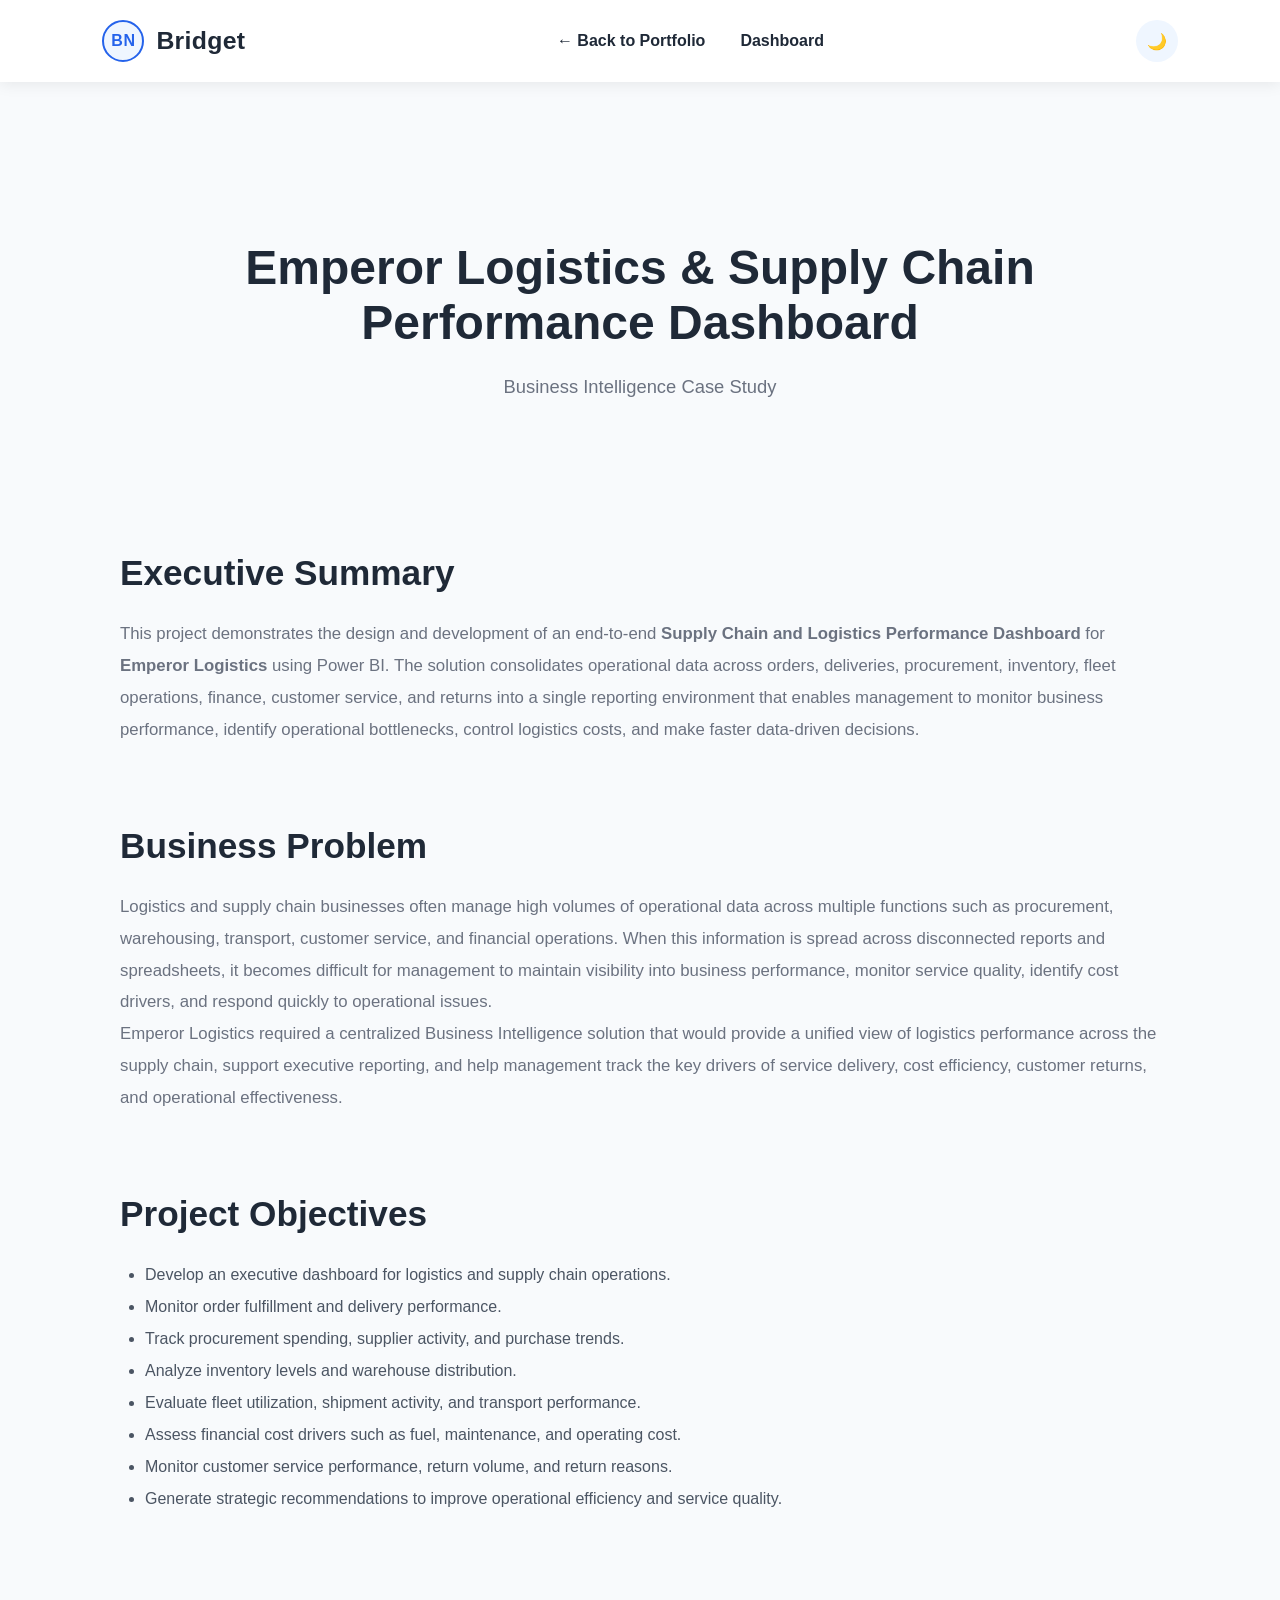
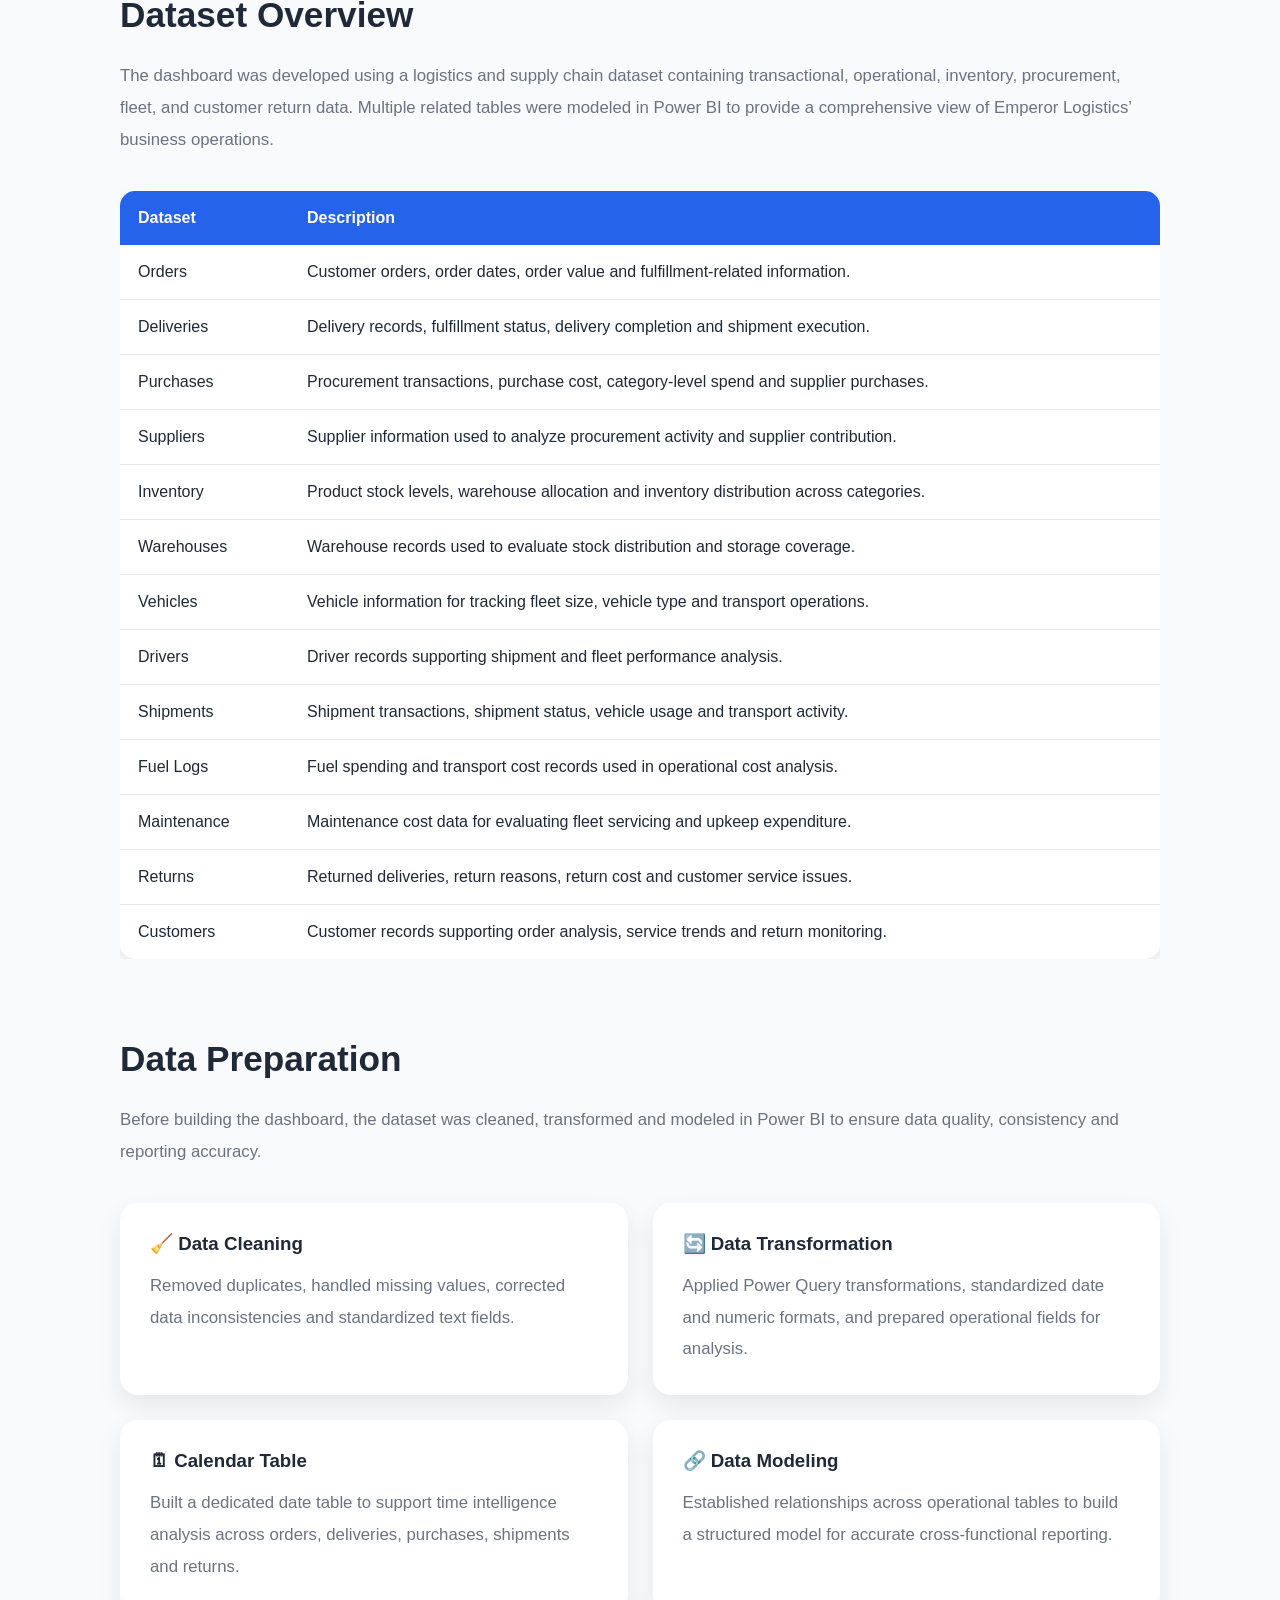
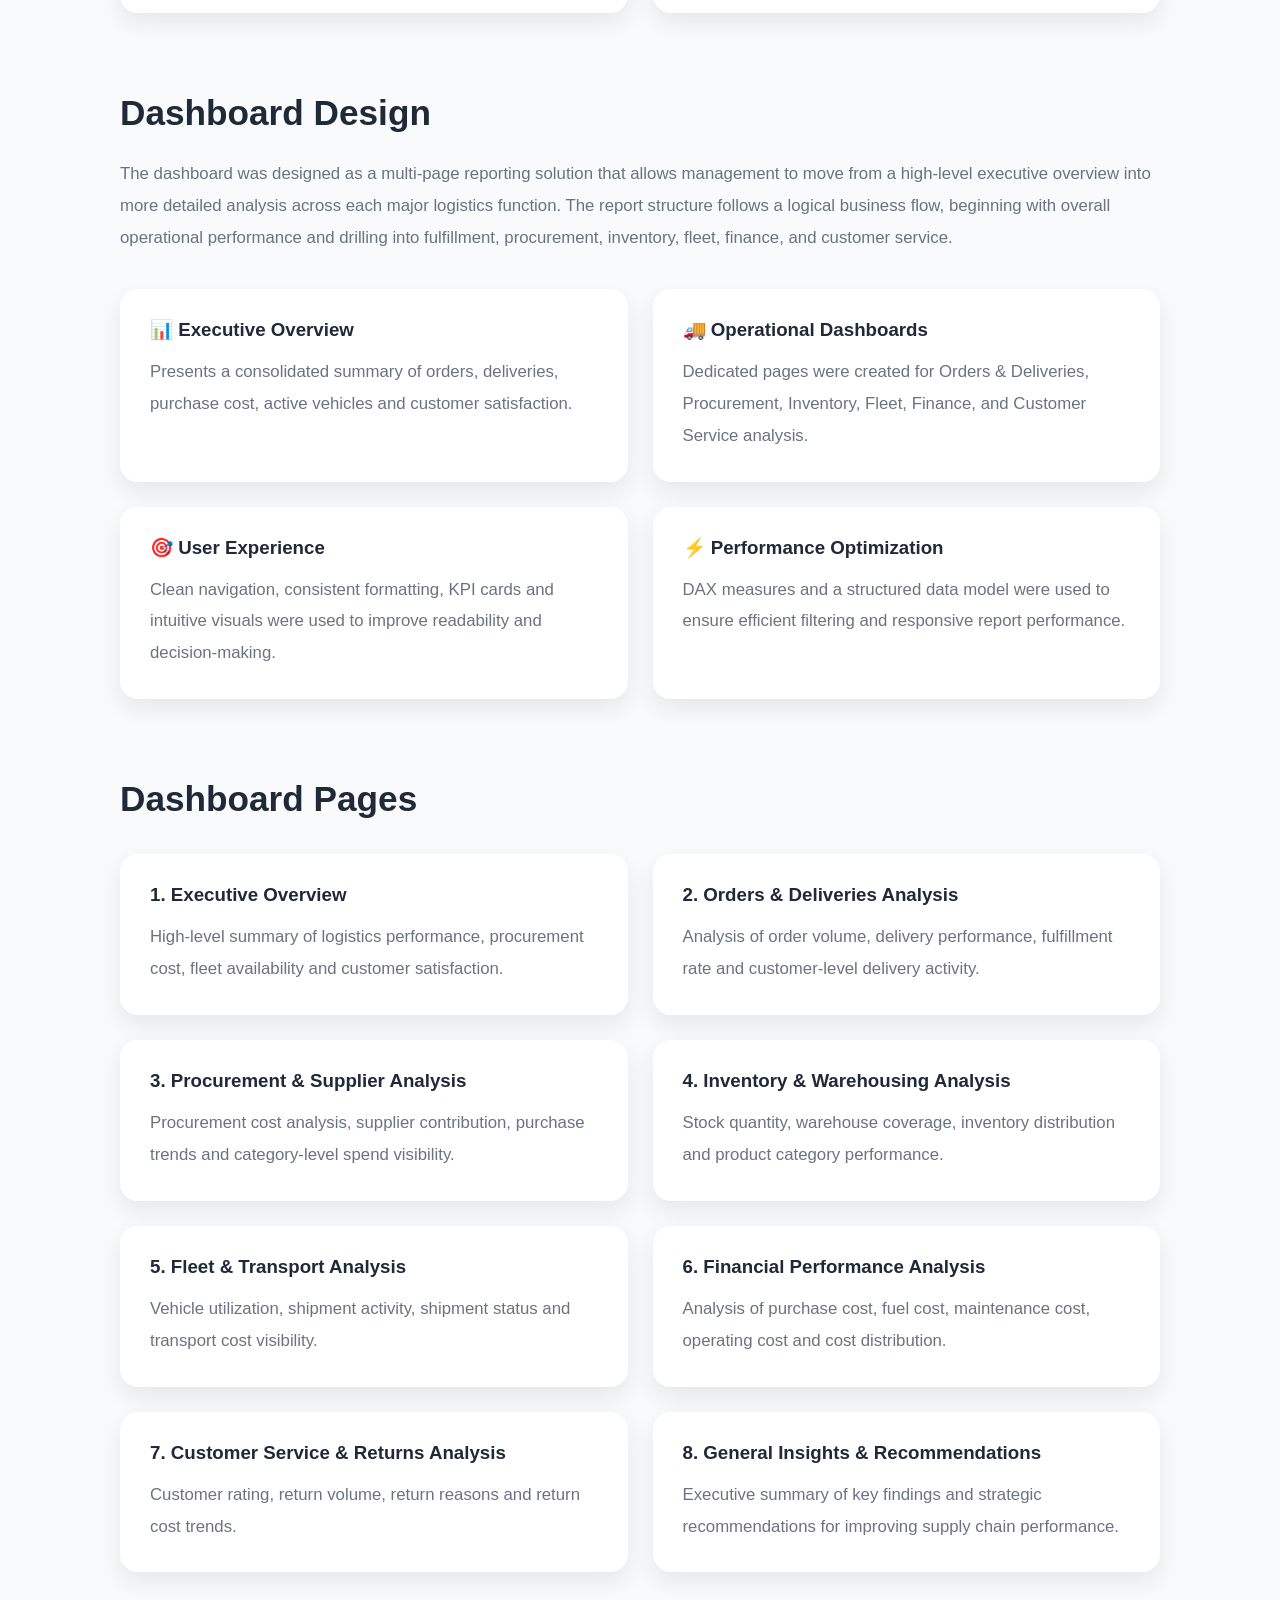
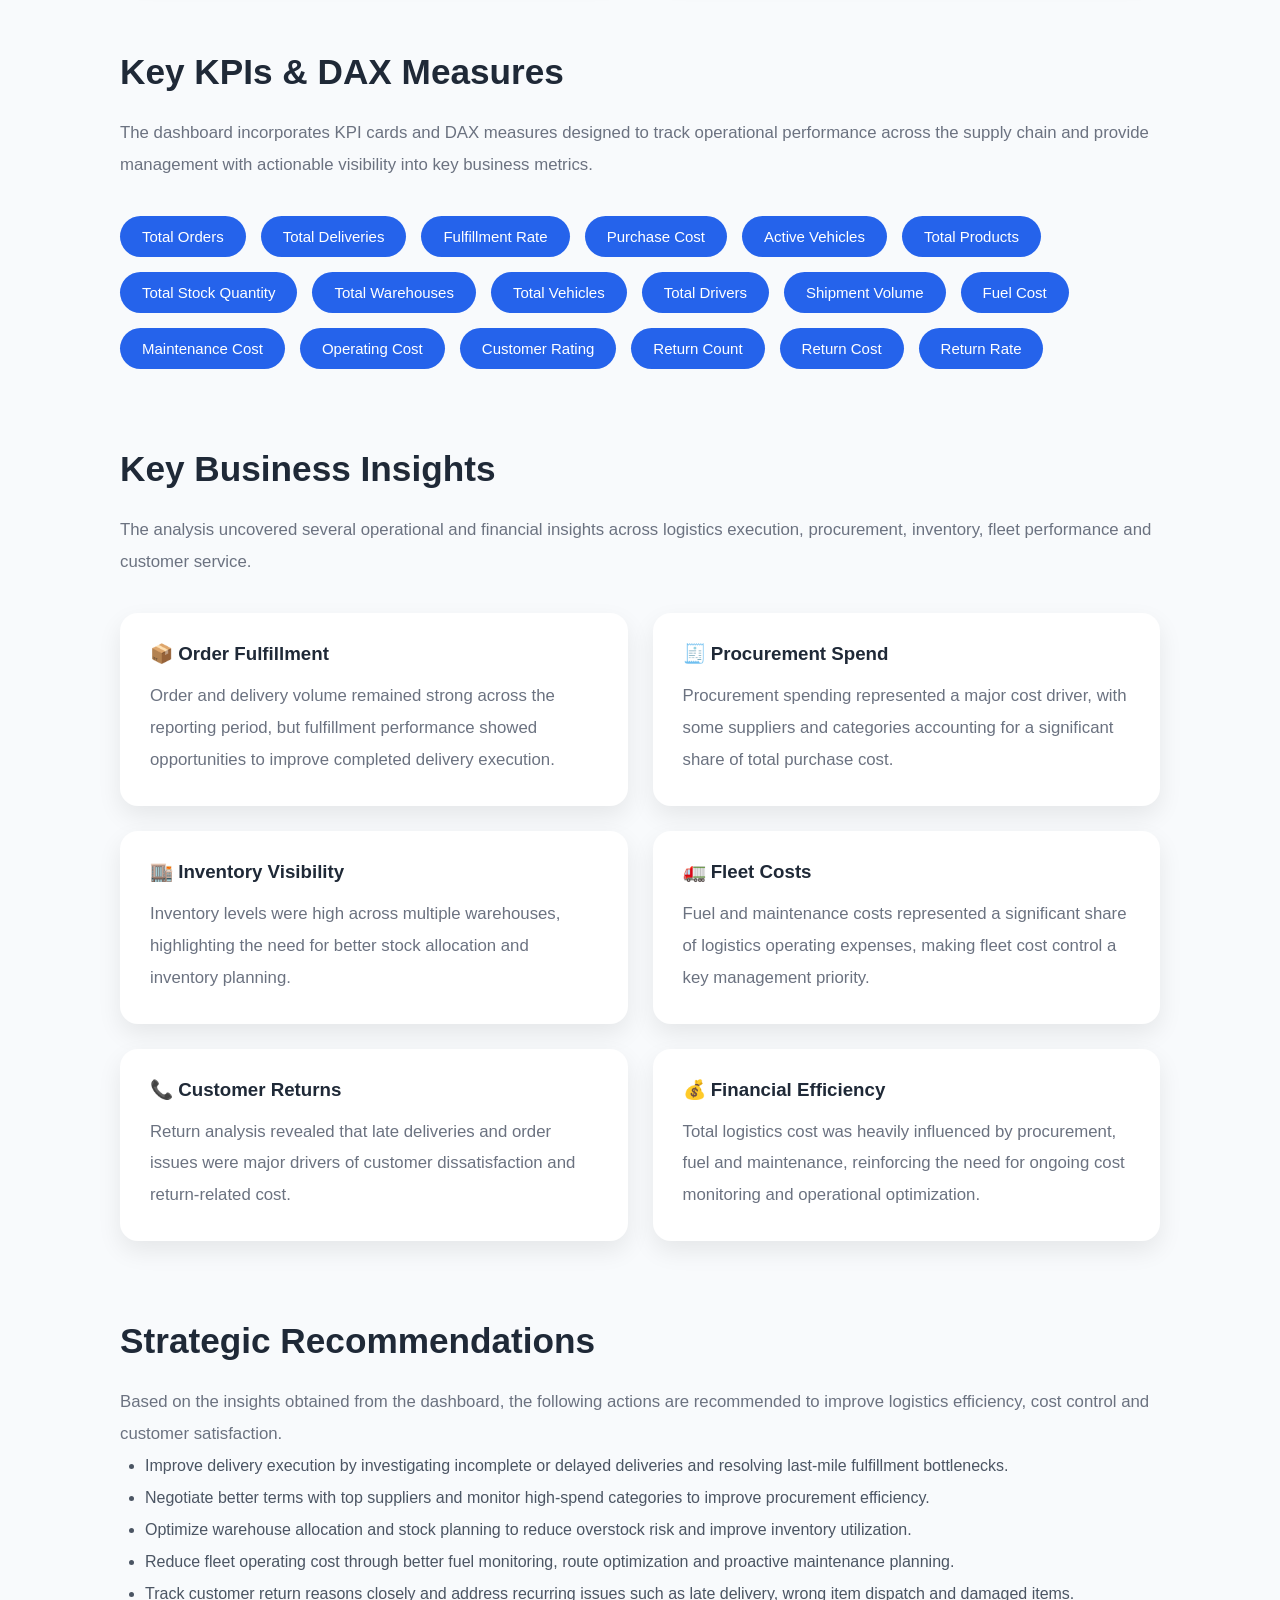
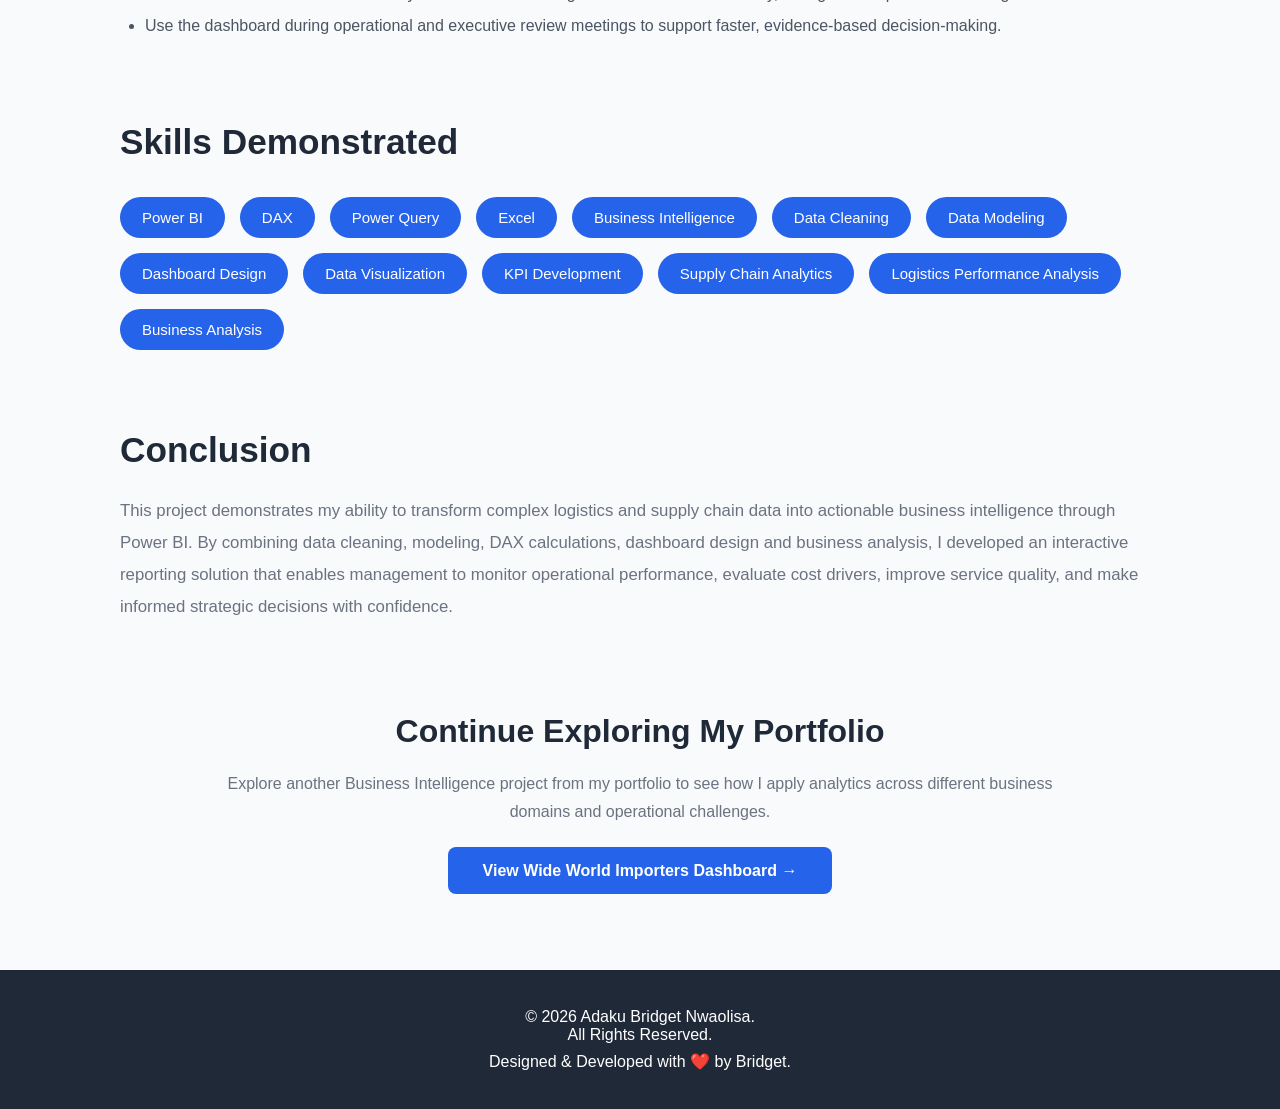
==== commit 6377952d: "Update link to Wide World Importers Dashboard" ====
--- a/projects/emperor-case-study/index.html
+++ b/projects/emperor-case-study/index.html
@@ -625,12 +625,10 @@
 
     </p>
 
-    <a href="../manufacturing-dashboard/"
-       class="btn-primary">
-
-        View Manufacturing Dashboard →
-
-    </a>
+<a href="../wideworldimporters-dashboard/"
+   class="btn-primary">
+    View Wide World Importers Dashboard →
+</a>
 
 </section>
 
